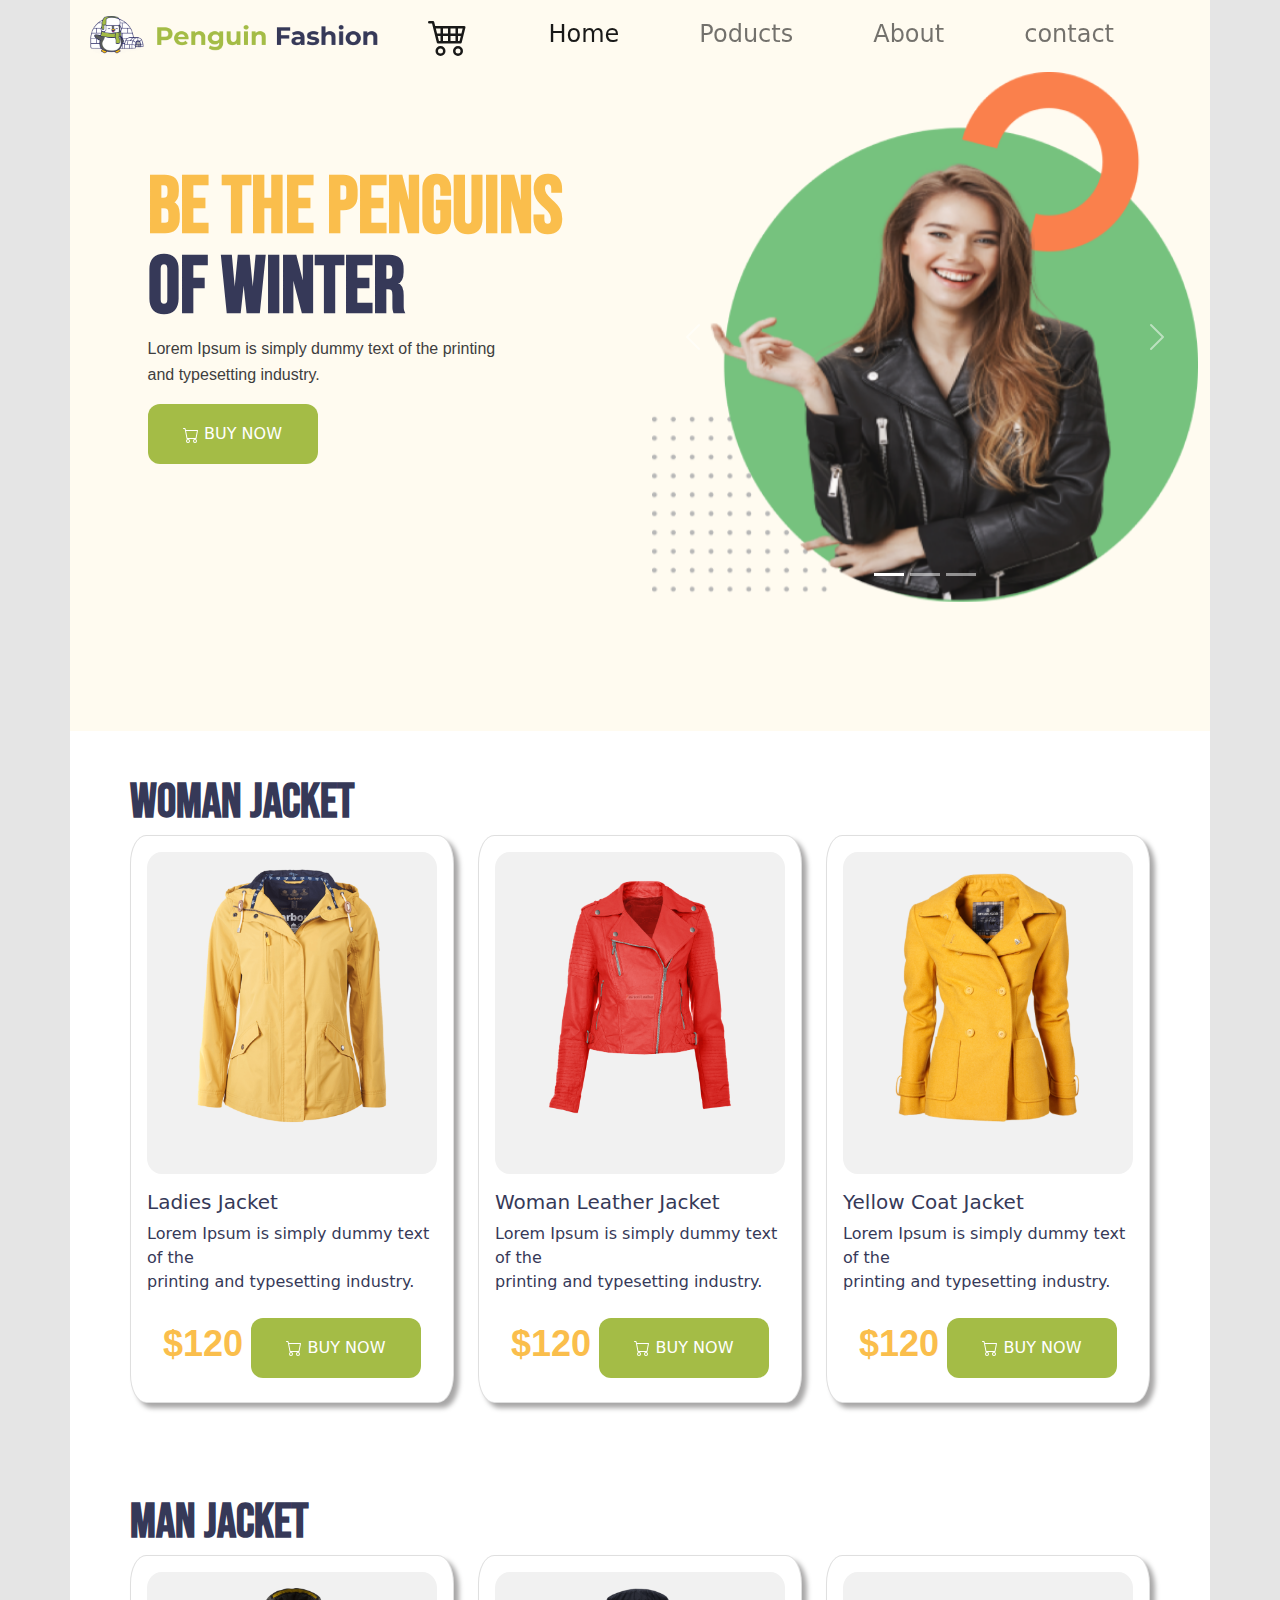
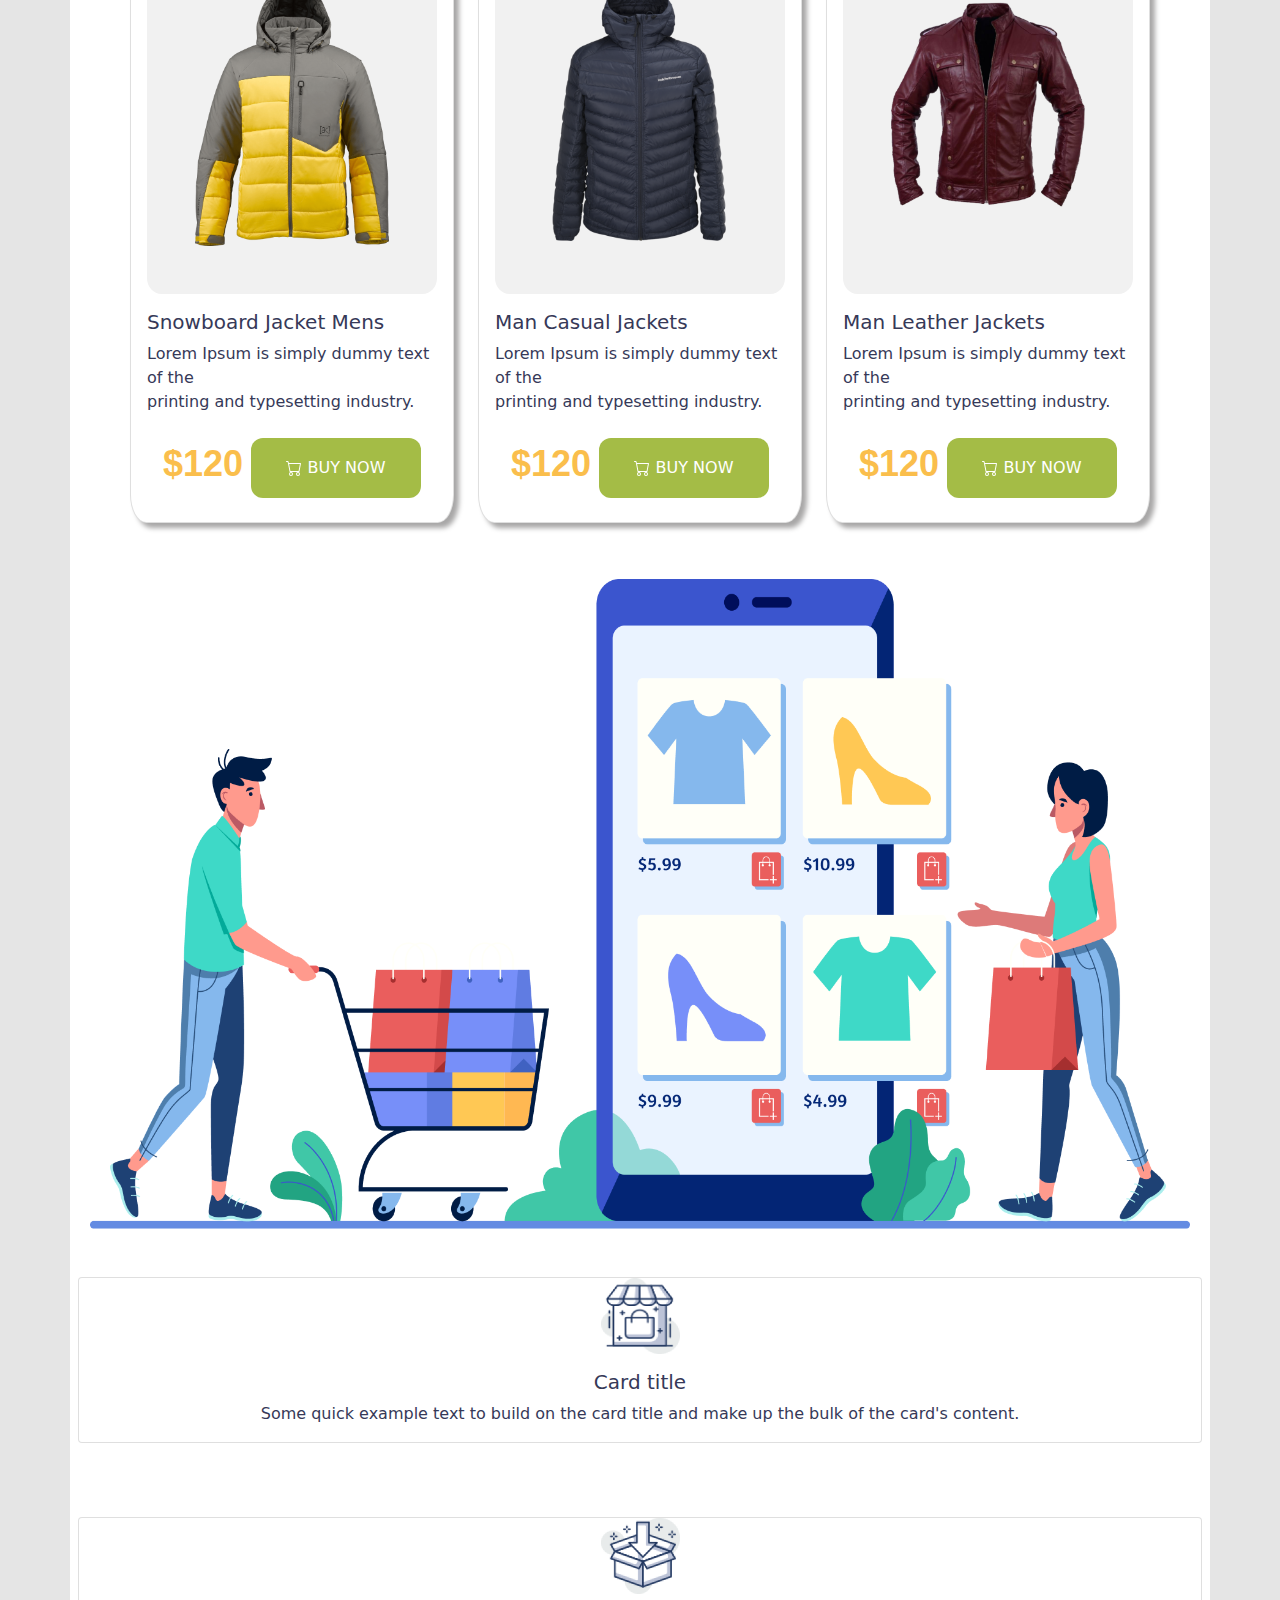
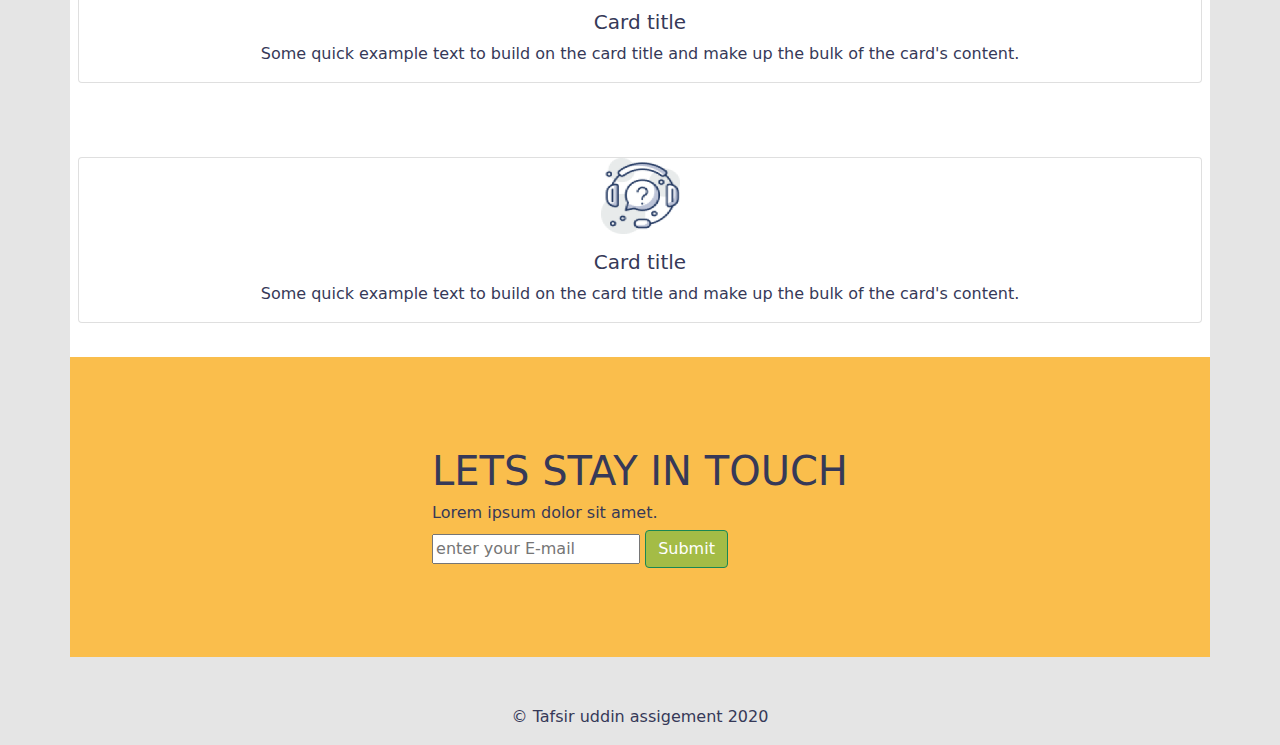
==== index.html @ b0b562dd "final requrement" ====
<!DOCTYPE html>
<html lang="en">
<head>
    <meta charset="UTF-8">
    <meta name="viewport" content="width=device-width, initial-scale=1.0">
    <title>Penguin Fashion</title>
    <link rel="preconnect" href="https://fonts.gstatic.com">
    <link href="https://fonts.googleapis.com/css2?family=Bebas+Neue&display=swap" rel="stylesheet">
    <link rel="preconnect" href="https://fonts.gstatic.com">
    <link href="https://fonts.googleapis.com/css2?family=Roboto+Condensed&display=swap" rel="stylesheet">
    <link rel="stylesheet" href="css/style.css">
    <link rel="stylesheet" href="css/bootstrap.min.css">
    <link rel="shortcut icon" href="images/logo1.png" type="images/x-icon">
    <style>
    body{
    background-color: #E5E5E5;
    }
    p, h1, h2, h3, h4, h5, h6{
      color: #363958;
    }
    .panda-card{
    border: 0;
    }
    .panda-card-footer{
    background-color: white;
    border: 0;
    }
    .nav-link{
      padding-right: 4.5rem !important;
    }
    </style>
</head>
<body>
  <!-- home section -->
<section id="home" class="container" style=" background-color: #FFFBF0;">
    <header class="sticky-top d-flex justify-content-end">
        <div class="logo container-fluid mt-3">
            <a class="navbar-brand" href="#"><img class="logo-img" src="images/logo.png" alt=""></a>
        </div>
        <nav style="display: inline-block;" class="navbar navbar-expand-lg navbar-light ">
            <div class="container-fluid">
              <button class="navbar-toggler" type="button" data-bs-toggle="collapse" data-bs-target="#navbarNavAltMarkup" aria-controls="navbarNavAltMarkup" aria-expanded="false" aria-label="Toggle navigation">
                <span class="navbar-toggler-icon"></span>
              </button>
              <div class="collapse navbar-collapse" id="navbarNavAltMarkup">
                <div class="navbar-nav">
                  <a class="nav-link active fs-4" aria-current="page" href="#"><svg xmlns="http://www.w3.org/2000/svg" width="40" height="40" fill="currentColor" class="bi bi-cart4" viewBox="0 0 16 16">
                    <path d="M0 2.5A.5.5 0 0 1 .5 2H2a.5.5 0 0 1 .485.379L2.89 4H14.5a.5.5 0 0 1 .485.621l-1.5 6A.5.5 0 0 1 13 11H4a.5.5 0 0 1-.485-.379L1.61 3H.5a.5.5 0 0 1-.5-.5zM3.14 5l.5 2H5V5H3.14zM6 5v2h2V5H6zm3 0v2h2V5H9zm3 0v2h1.36l.5-2H12zm1.11 3H12v2h.61l.5-2zM11 8H9v2h2V8zM8 8H6v2h2V8zM5 8H3.89l.5 2H5V8zm0 5a1 1 0 1 0 0 2 1 1 0 0 0 0-2zm-2 1a2 2 0 1 1 4 0 2 2 0 0 1-4 0zm9-1a1 1 0 1 0 0 2 1 1 0 0 0 0-2zm-2 1a2 2 0 1 1 4 0 2 2 0 0 1-4 0z"/>
                  </svg></a>
                  <a class="nav-link active fs-4" aria-current="page" href="#home">Home</a>
                  <a class="nav-link fs-4" href="#poducts">Poducts</a>
                  <a class="nav-link fs-4" href="#about">About</a>
                  <a class="nav-link fs-4" href="#contact" tabindex="-1" aria-disabled="true">contact</a>
                </div>
              </div>
            </div>
          </nav>
    </header>
    <div class="home row">
          <div style="background-color: transparent;border: 0;" class="d-flex align-items-center card col-md-6 mt-5">
            <div class="card-bodyr mt-5">
              <h1 class="home-head card-title"><span>Be the Penguins</span><br> of Winter</h1>
              <p class="card-text home-text">Lorem Ipsum is simply dummy text of the printing <br> and typesetting industry.</p>
              <button style="background-color: #A4BC46; border: 0; border-radius: 12px;" type="button" class="button button-home btn btn-danger">
                <svg xmlns="http://www.w3.org/2000/svg" width="16" height="16" fill="currentColor" class="bi bi-cart" viewBox="0 0 16 16">
                <path d="M0 1.5A.5.5 0 0 1 .5 1H2a.5.5 0 0 1 .485.379L2.89 3H14.5a.5.5 0 0 1 .491.592l-1.5 8A.5.5 0 0 1 13 12H4a.5.5 0 0 1-.491-.408L2.01 3.607 1.61 2H.5a.5.5 0 0 1-.5-.5zM3.102 4l1.313 7h8.17l1.313-7H3.102zM5 12a2 2 0 1 0 0 4 2 2 0 0 0 0-4zm7 0a2 2 0 1 0 0 4 2 2 0 0 0 0-4zm-7 1a1 1 0 1 1 0 2 1 1 0 0 1 0-2zm7 0a1 1 0 1 1 0 2 1 1 0 0 1 0-2z"/>
              </svg> BUY NOW</button>
            </div>
          </div>
          <div style="margin-bottom: 129px;" class="home-img col-md-6">
            <div id="carouselExampleIndicators" class="carousel slide" data-bs-ride="carousel">
                <ol class="carousel-indicators">
                  <li data-bs-target="#carouselExampleIndicators" data-bs-slide-to="0" class="active"></li>
                  <li data-bs-target="#carouselExampleIndicators" data-bs-slide-to="1"></li>
                  <li data-bs-target="#carouselExampleIndicators" data-bs-slide-to="2"></li>
                </ol>
                <div class="carousel-inner">
                  <div class="carousel-item active">
                    <img src="images/home-1.png" class="d-block w-100" alt="...">
                  </div>
                  <div class="carousel-item">
                    <img src="images/home-2.png" class="d-block w-100" alt="...">
                  </div>
                  <div class="carousel-item">
                    <img src="images/home-3.png" class="d-block w-100" alt="...">
                  </div>
                </div>
                <a class="carousel-control-prev" href="#carouselExampleIndicators" role="button" data-bs-slide="prev">
                  <span class="carousel-control-prev-icon" aria-hidden="true"></span>
                  <span class="visually-hidden">Previous</span>
                </a>
                <a class="carousel-control-next" href="#carouselExampleIndicators" role="button" data-bs-slide="next">
                  <span class="carousel-control-next-icon" aria-hidden="true"></span>
                  <span class="visually-hidden">Next</span>
                </a>
              </div>
          </div>
    </div>
</section>
 <!--end of home section -->
<!-- main section -->
<section id="poducts" style=" background-color: white;" class="container">
  <!-- Women section -->
  <div class="man container p-5">
    <h2 class="man-title">WOMAN JACKET</h2>
  <div class="row row-cols-1 row-cols-md-3 g-4">
    <div class="col">
      <div style="border-radius: 5%;" class="product-card card d-flex align-items-center">
        <img style="border-radius: 5%; background-color: #F1F1F1;" src="images/woman-1.png" class="card-img-top pt-3 p-5 mt-3" alt="...">
        <div class="card-body">
          <h5 class="card-title">Ladies Jacket </h5>
          <p class="card-text">Lorem Ipsum is simply dummy text of the <br> printing and typesetting industry.</p>
          <div style="background-color: transparent; border: 0;" class="card-footer d-flex justify-content-between">
            <h5 class="add-cart">$120</h5>
            <button style="background-color: #A4BC46; border: 0; border-radius: 12px;" type="button" class="button button-home btn btn-danger">
                <svg xmlns="http://www.w3.org/2000/svg" width="16" height="16" fill="currentColor" class="bi bi-cart" viewBox="0 0 16 16">
                <path d="M0 1.5A.5.5 0 0 1 .5 1H2a.5.5 0 0 1 .485.379L2.89 3H14.5a.5.5 0 0 1 .491.592l-1.5 8A.5.5 0 0 1 13 12H4a.5.5 0 0 1-.491-.408L2.01 3.607 1.61 2H.5a.5.5 0 0 1-.5-.5zM3.102 4l1.313 7h8.17l1.313-7H3.102zM5 12a2 2 0 1 0 0 4 2 2 0 0 0 0-4zm7 0a2 2 0 1 0 0 4 2 2 0 0 0 0-4zm-7 1a1 1 0 1 1 0 2 1 1 0 0 1 0-2zm7 0a1 1 0 1 1 0 2 1 1 0 0 1 0-2z"/>
              </svg> BUY NOW</button>
          </div>
        </div>
      </div>
    </div>
    <div class="col">
      <div style="border-radius: 5%;" class="product-card card d-flex align-items-center">
        <img style="border-radius: 5%; background-color: #F1F1F1;" src="images/woman-2.png" class="card-img-top pt-3 p-5 mt-3" alt="...">
        <div class="card-body">
          <h5 class="card-title">Woman Leather Jacket </h5>
          <p class="card-text">Lorem Ipsum is simply dummy text of the <br> printing and typesetting industry.</p>
          <div style="background-color: transparent; border: 0;" class="card-footer d-flex justify-content-between">
            <h5 class="add-cart">$120</h5>
            <button style="background-color: #A4BC46; border: 0; border-radius: 12px;" type="button" class="button button-home btn btn-danger">
                <svg xmlns="http://www.w3.org/2000/svg" width="16" height="16" fill="currentColor" class="bi bi-cart" viewBox="0 0 16 16">
                <path d="M0 1.5A.5.5 0 0 1 .5 1H2a.5.5 0 0 1 .485.379L2.89 3H14.5a.5.5 0 0 1 .491.592l-1.5 8A.5.5 0 0 1 13 12H4a.5.5 0 0 1-.491-.408L2.01 3.607 1.61 2H.5a.5.5 0 0 1-.5-.5zM3.102 4l1.313 7h8.17l1.313-7H3.102zM5 12a2 2 0 1 0 0 4 2 2 0 0 0 0-4zm7 0a2 2 0 1 0 0 4 2 2 0 0 0 0-4zm-7 1a1 1 0 1 1 0 2 1 1 0 0 1 0-2zm7 0a1 1 0 1 1 0 2 1 1 0 0 1 0-2z"/>
              </svg> BUY NOW</button>
          </div>
        </div>
      </div>
    </div>
    <div class="col">
      <div style="border-radius: 5%;" class="product-card card d-flex align-items-center">
        <img style="border-radius: 5%; background-color: #F1F1F1; " src="images/woman-3.png" class="card-img-top pt-3 p-5 mt-3" alt="...">
        <div class="card-body">
          <h5 class="card-title">Yellow Coat Jacket </h5>
          <p class="card-text">Lorem Ipsum is simply dummy text of the <br> printing and typesetting industry.</p>
          <div style="background-color: transparent; border: 0;" class="card-footer d-flex justify-content-between">
            <h5 class="add-cart">$120</h5>
            <button style="background-color: #A4BC46; border: 0; border-radius: 12px;" type="button" class="button button-home btn btn-danger">
                <svg xmlns="http://www.w3.org/2000/svg" width="16" height="16" fill="currentColor" class="bi bi-cart" viewBox="0 0 16 16">
                <path d="M0 1.5A.5.5 0 0 1 .5 1H2a.5.5 0 0 1 .485.379L2.89 3H14.5a.5.5 0 0 1 .491.592l-1.5 8A.5.5 0 0 1 13 12H4a.5.5 0 0 1-.491-.408L2.01 3.607 1.61 2H.5a.5.5 0 0 1-.5-.5zM3.102 4l1.313 7h8.17l1.313-7H3.102zM5 12a2 2 0 1 0 0 4 2 2 0 0 0 0-4zm7 0a2 2 0 1 0 0 4 2 2 0 0 0 0-4zm-7 1a1 1 0 1 1 0 2 1 1 0 0 1 0-2zm7 0a1 1 0 1 1 0 2 1 1 0 0 1 0-2z"/>
              </svg> BUY NOW</button>
          </div>
        </div>
       </div>
      </div>
    </div>
  </div>
  <!-- woman section -->
<!-- man section -->
  <div class="man container p-5">
      <h2 class="man-title">MAN JACKET</h2>
    <div class="row row-cols-1 row-cols-md-3 g-4">
      <div class="col">
        <div style="border-radius: 5%;" class="product-card card d-flex align-items-center">
          <img style="border-radius: 5%; background-color: #F1F1F1;" src="images/man-10.png" class="card-img-top pt-3 p-5 mt-3" alt="...">
          <div class="card-body">
            <h5 class="card-title">Snowboard Jacket Mens</h5>
            <p class="card-text">Lorem Ipsum is simply dummy text of the <br> printing and typesetting industry.</p>
            <div style="background-color: transparent; border: 0;" class="card-footer d-flex justify-content-between">
              <h5 class="add-cart">$120</h5>
              <button style="background-color: #A4BC46; border: 0; border-radius: 12px;" type="button" class="button button-home btn btn-danger">
                <svg xmlns="http://www.w3.org/2000/svg" width="16" height="16" fill="currentColor" class="bi bi-cart" viewBox="0 0 16 16">
                <path d="M0 1.5A.5.5 0 0 1 .5 1H2a.5.5 0 0 1 .485.379L2.89 3H14.5a.5.5 0 0 1 .491.592l-1.5 8A.5.5 0 0 1 13 12H4a.5.5 0 0 1-.491-.408L2.01 3.607 1.61 2H.5a.5.5 0 0 1-.5-.5zM3.102 4l1.313 7h8.17l1.313-7H3.102zM5 12a2 2 0 1 0 0 4 2 2 0 0 0 0-4zm7 0a2 2 0 1 0 0 4 2 2 0 0 0 0-4zm-7 1a1 1 0 1 1 0 2 1 1 0 0 1 0-2zm7 0a1 1 0 1 1 0 2 1 1 0 0 1 0-2z"/>
              </svg> BUY NOW</button>
            </div>
          </div>
        </div>
      </div>
      <div class="col">
        <div style="border-radius: 5%;" class="product-card card d-flex align-items-center">
          <img style="border-radius: 5%; background-color: #F1F1F1;" src="images/man-20.png" class="card-img-top pt-3 p-5 mt-3" alt="...">
          <div class="card-body">
            <h5 class="card-title">Man Casual Jackets</h5>
            <p class="card-text">Lorem Ipsum is simply dummy text of the <br> printing and typesetting industry.</p>
            <div style="background-color: transparent; border: 0;" class="card-footer d-flex justify-content-between">
              <h5 class="add-cart">$120</h5>
              <button style="background-color: #A4BC46; border: 0; border-radius: 12px;" type="button" class="button button-home btn btn-danger">
                <svg xmlns="http://www.w3.org/2000/svg" width="16" height="16" fill="currentColor" class="bi bi-cart" viewBox="0 0 16 16">
                <path d="M0 1.5A.5.5 0 0 1 .5 1H2a.5.5 0 0 1 .485.379L2.89 3H14.5a.5.5 0 0 1 .491.592l-1.5 8A.5.5 0 0 1 13 12H4a.5.5 0 0 1-.491-.408L2.01 3.607 1.61 2H.5a.5.5 0 0 1-.5-.5zM3.102 4l1.313 7h8.17l1.313-7H3.102zM5 12a2 2 0 1 0 0 4 2 2 0 0 0 0-4zm7 0a2 2 0 1 0 0 4 2 2 0 0 0 0-4zm-7 1a1 1 0 1 1 0 2 1 1 0 0 1 0-2zm7 0a1 1 0 1 1 0 2 1 1 0 0 1 0-2z"/>
              </svg> BUY NOW</button>
            </div>
          </div>
        </div>
      </div>
      <div class="col">
        <div style="border-radius: 5%;" class="product-card card d-flex align-items-center">
          <img style="border-radius: 5%; background-color: #F1F1F1; " src="images/man-30.png" class="card-img-top pt-3 p-5 mt-3" alt="...">
          <div class="card-body">
            <h5 class="card-title">Man Leather Jackets</h5>
            <p class="card-text">Lorem Ipsum is simply dummy text of the <br> printing and typesetting industry.</p>
            <div style="background-color: transparent; border: 0;" class="card-footer d-flex justify-content-between">
              <h5 class="add-cart">$120</h5>
              <button style="background-color: #A4BC46; border: 0; border-radius: 12px;" type="button" class="button button-home btn btn-danger">
                <svg xmlns="http://www.w3.org/2000/svg" width="16" height="16" fill="currentColor" class="bi bi-cart" viewBox="0 0 16 16">
                <path d="M0 1.5A.5.5 0 0 1 .5 1H2a.5.5 0 0 1 .485.379L2.89 3H14.5a.5.5 0 0 1 .491.592l-1.5 8A.5.5 0 0 1 13 12H4a.5.5 0 0 1-.491-.408L2.01 3.607 1.61 2H.5a.5.5 0 0 1-.5-.5zM3.102 4l1.313 7h8.17l1.313-7H3.102zM5 12a2 2 0 1 0 0 4 2 2 0 0 0 0-4zm7 0a2 2 0 1 0 0 4 2 2 0 0 0 0-4zm-7 1a1 1 0 1 1 0 2 1 1 0 0 1 0-2zm7 0a1 1 0 1 1 0 2 1 1 0 0 1 0-2z"/>
              </svg> BUY NOW</button>
            </div>
          </div>
        </div>
      </div>
    </div>
  </div>

</section>
<!-- end of man section -->
<!-- footer section -->

<section id="about">
  <!-- footer-1 section -->
  <footer class="footer-1 container">

    <div class="icon">
      <div class="icon-box">
        <div class="icon-img">
          <img src="icon/icon-1.png" alt="">
        </div>
        <div class="icon-text">
          <h5>Find the Perfect Fit</h5>
          <p>Everybody is different, which is why we <br> offer styles for every body.</p>
        </div>
      </div>
      <div class="icon-box">
        <div class="icon-img">
          <img src="icon/icon-1.png" alt="">
        </div>
        <div class="icon-text">
          <h5>Free Exchanges</h5>
          <p>One of the many reasons you can shop <br>with peace of mind.</p>
        </div>
      </div>
      <div class="icon-box">
        <div class="icon-img">
          <img src="icon/icon-1.png" alt="">
        </div>
        <div class="icon-text">
          <h5>Contact Our Seller</h5>
          <p>They are here to help you. That's quite <br>literally what we pay them for.</p>
        </div>
      </div>
    </div>
    <div class="footer-img">
      <img src="icon/footer.png" alt="">
    </div>
  
</footer>
<!-- end of footer-1 section -->
<!--footer-2 section -->
<footer style="background-color: white;" class="footer-2 container p-2">
  <img class="container" src="icon/footer.png" class="img-fluid" alt="...">
  <div class="footer-2-iconbox pt-5 ">
    <div class="card container d-flex align-items-center">
      <img src="icon/icon-1.png" class="card-img-top" alt="...">
      <div class="card-body ">
        <h5 style="text-align: center;" class="card-title ">Card title</h5>
        <p style="text-align: center;" class="card-text">Some quick example text to build on the card title and make up the bulk of the card's content.</p>
      </div>
    </div>
  </div>
  <div class="footer-2-iconbox pt-5 ">
    <div class="card container d-flex align-items-center">
      <img src="icon/icon-2.png" class="card-img-top" alt="...">
      <div class="card-body ">
        <h5 style="text-align: center;" class="card-title ">Card title</h5>
        <p style="text-align: center;" class="card-text">Some quick example text to build on the card title and make up the bulk of the card's content.</p>
      </div>
    </div>
  </div>
  <div class="footer-2-iconbox pt-5">
    <div class="card container d-flex align-items-center">
      <img src="icon/icon-3.png" class="card-img-top" alt="...">
      <div class="card-body ">
        <h5 style="text-align: center;" class="card-title ">Card title</h5>
        <p style="text-align: center;" class="card-text">Some quick example text to build on the card title and make up the bulk of the card's content.</p>
      </div>
    </div>
  </div>
</footer>
</section>
<!-- end of footer-2 section -->
<!-- end of footer section -->

<!-- contact section -->
<!-- contact section -->
<section id="contact" style="height: 300px; background-color: #FABE4C; " class=" container d-flex justify-content-center align-items-center">
  <div>
      <h1>LETS STAY IN TOUCH</h1>
      <h6>Lorem ipsum dolor sit amet.</h6>
      <input type="text" name="" id="" placeholder="enter your E-mail">
      <button style="background-color:#A4BC46;" class="btn btn-success">Submit</button>
  </div>
</section>
<!-- contact section -->
</main>
<footer>
<p class="text-center mt-5">&#169; Tafsir uddin assigement 2020</p>
</footer>
  <!-- js file -->
  <script src="js/bootstrap.min.js"></script>
  <!-- js file -->
</body>
</html>
---- css/style.css ----
/* home section */
.logo-img{
    width: 291.11px;
    height: 39.27px;
}
.home-head{
    font-family: Bebas Neue;
    font-style: normal;
    font-weight: bold;
    font-size: 80px;
    line-height: 80px;
    color: #363958;
    

}
.man-title{
    font-family: Bebas Neue;
    font-style: normal;
    font-weight: bold;
    font-size: 48px;
    line-height: 48px;
}
span{
    color: #FABE4C;
}
.home-text{
    font-family: -apple-system, BlinkMacSystemFont, 'Segoe UI', Roboto, Oxygen, Ubuntu, Cantarell, 'Open Sans', 'Helvetica Neue', sans-serif;
    font-style: normal;
    font-weight: normal;
    font-size: 16px;
    line-height: 26px;
    color: #3E3E3E;
}
/* home section */
.button{
    width: 170px;
    height: 60px;
}
/* Product section */
.col .card img{
    width: 90%;
    height: 90%;

}
.product-card{
    border: 0;
    box-shadow: 5px 5px 5px #a8a7a7;
}
.add-cart{
    font-family: -apple-system, BlinkMacSystemFont, 'Segoe UI', Roboto, Oxygen, Ubuntu, Cantarell, 'Open Sans', 'Helvetica Neue', sans-serif;
    font-style: normal;
    font-weight: 900;
    font-size: 36px;
    line-height: 42px;
    color: #FABE4C;
    margin-top: 5px;
    
}
/* Product section */

/* Footer-1 section */
.footer-1{
    background-color: white;
    margin:0 auto;
    width: 1320px;
    display: none;
    justify-content: space-around;
    padding:100px 0;
}
.icon-box{
    width: 489px;
    height: 135px;
   
    box-shadow: 0px 10px 30px rgba(0, 0, 0, 0.05);
    display: flex;
    justify-content: center;
    align-items: center;
    border-radius: 20px;
}
.icon-box p{
    margin: 0;
}
.icon-box img{
    width: 78px;
    height: 82px;
    margin: 20px;
}
.icon{
    display: grid;
    grid-row-gap: 20px;
}
.footer-img img{
    width: 599px;
    height: 354px;
}
/* Footer-1 section */
/* Footer-2 section */
.footer-2{
    display: block;
}

.footer-2-iconbox img{
  width: 79px;
  height: 76px;
}
.footer-2-iconbox{
  height: 240px;
}
/* Footer-2 section */






/* Media query */
/* Extra small devices (phones, 600px and down) */
@media only screen and (max-width: 600px) {

  }
  
  /* Small devices (portrait tablets and large phones, 600px and up) */
  @media only screen and (min-width: 600px) {
    
  }
  
  /* Medium devices (landscape tablets, 768px and up) */
  @media only screen and (min-width: 768px) {
    
  } 
  
  /* Large devices (laptops/desktops, 992px and up) */
  @media only screen and (min-width: 992px) {
 
  } 
  
  /* Extra large devices (large laptops and desktops, 1200px and up) */
  @media only screen and (min-width: 1300px) {
    .footer-1{
        display: flex;
    }
    .footer-2{
        display: none;
    }
  }
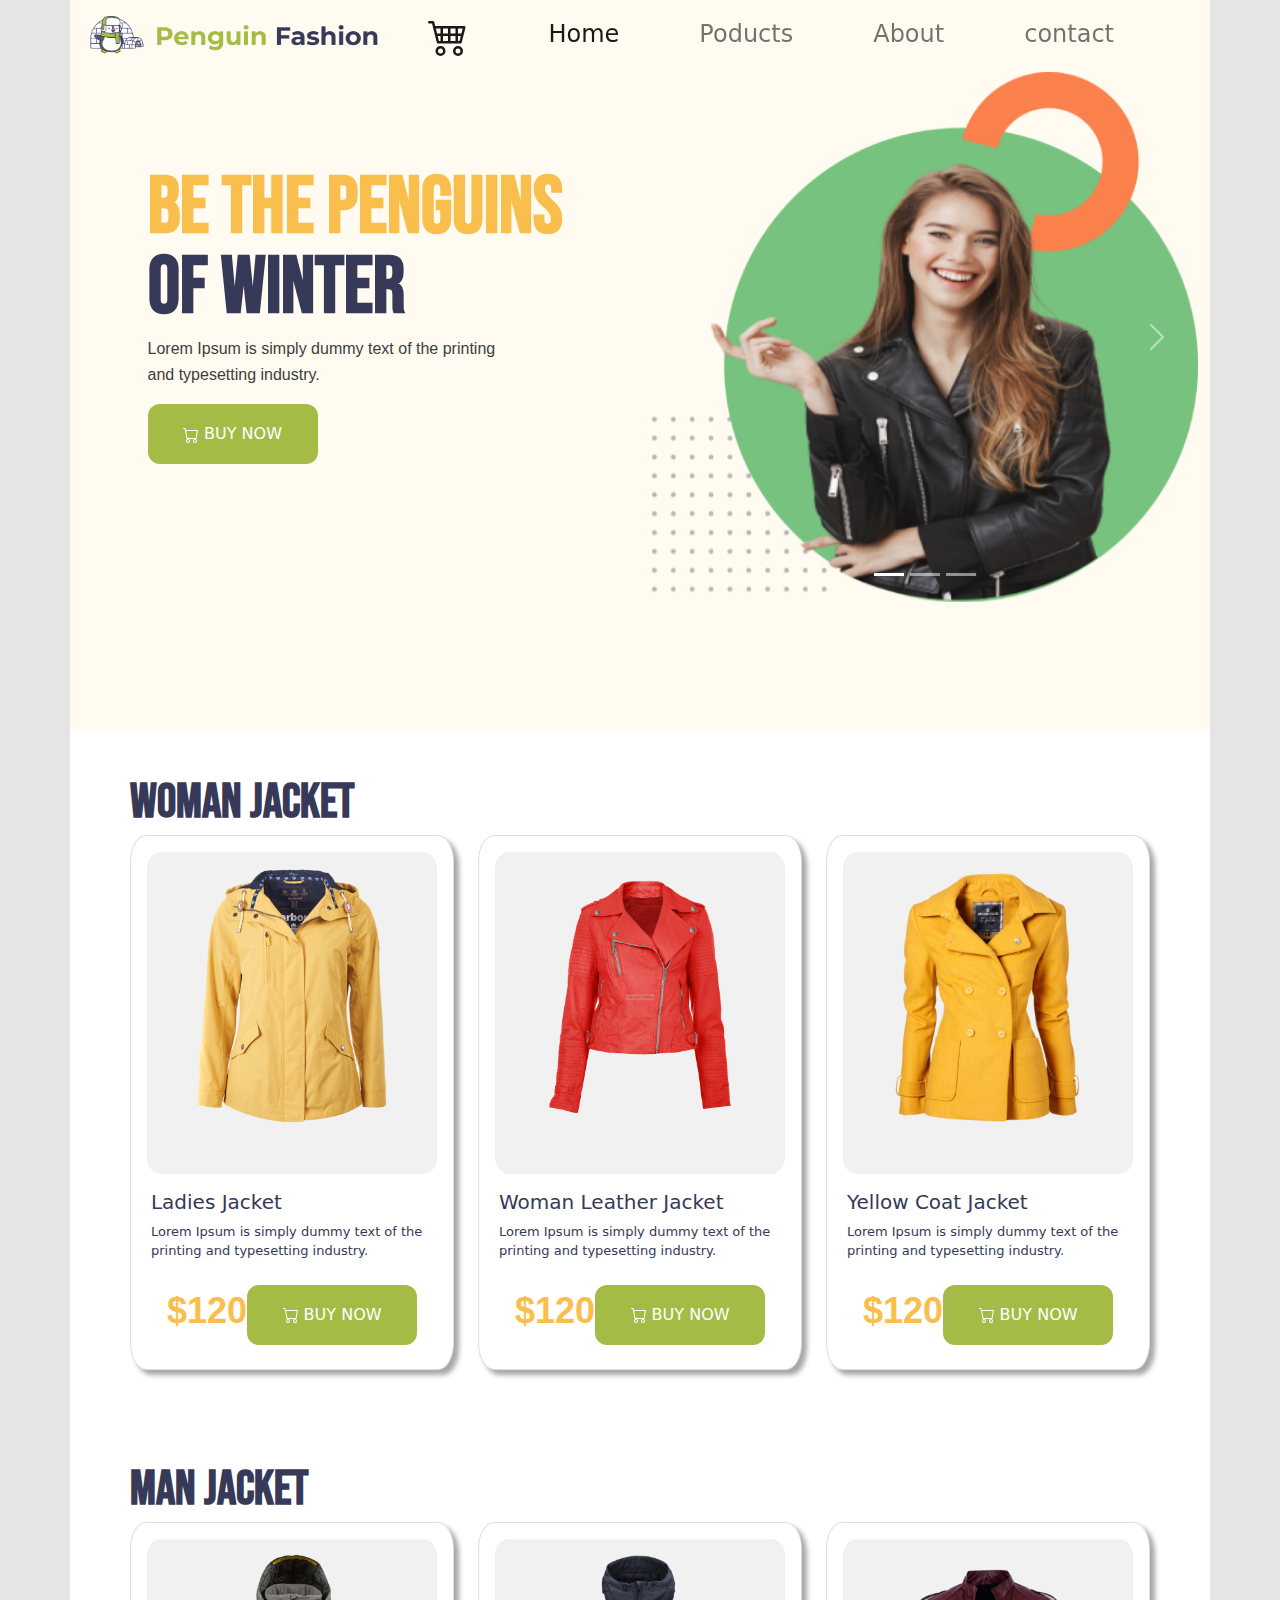
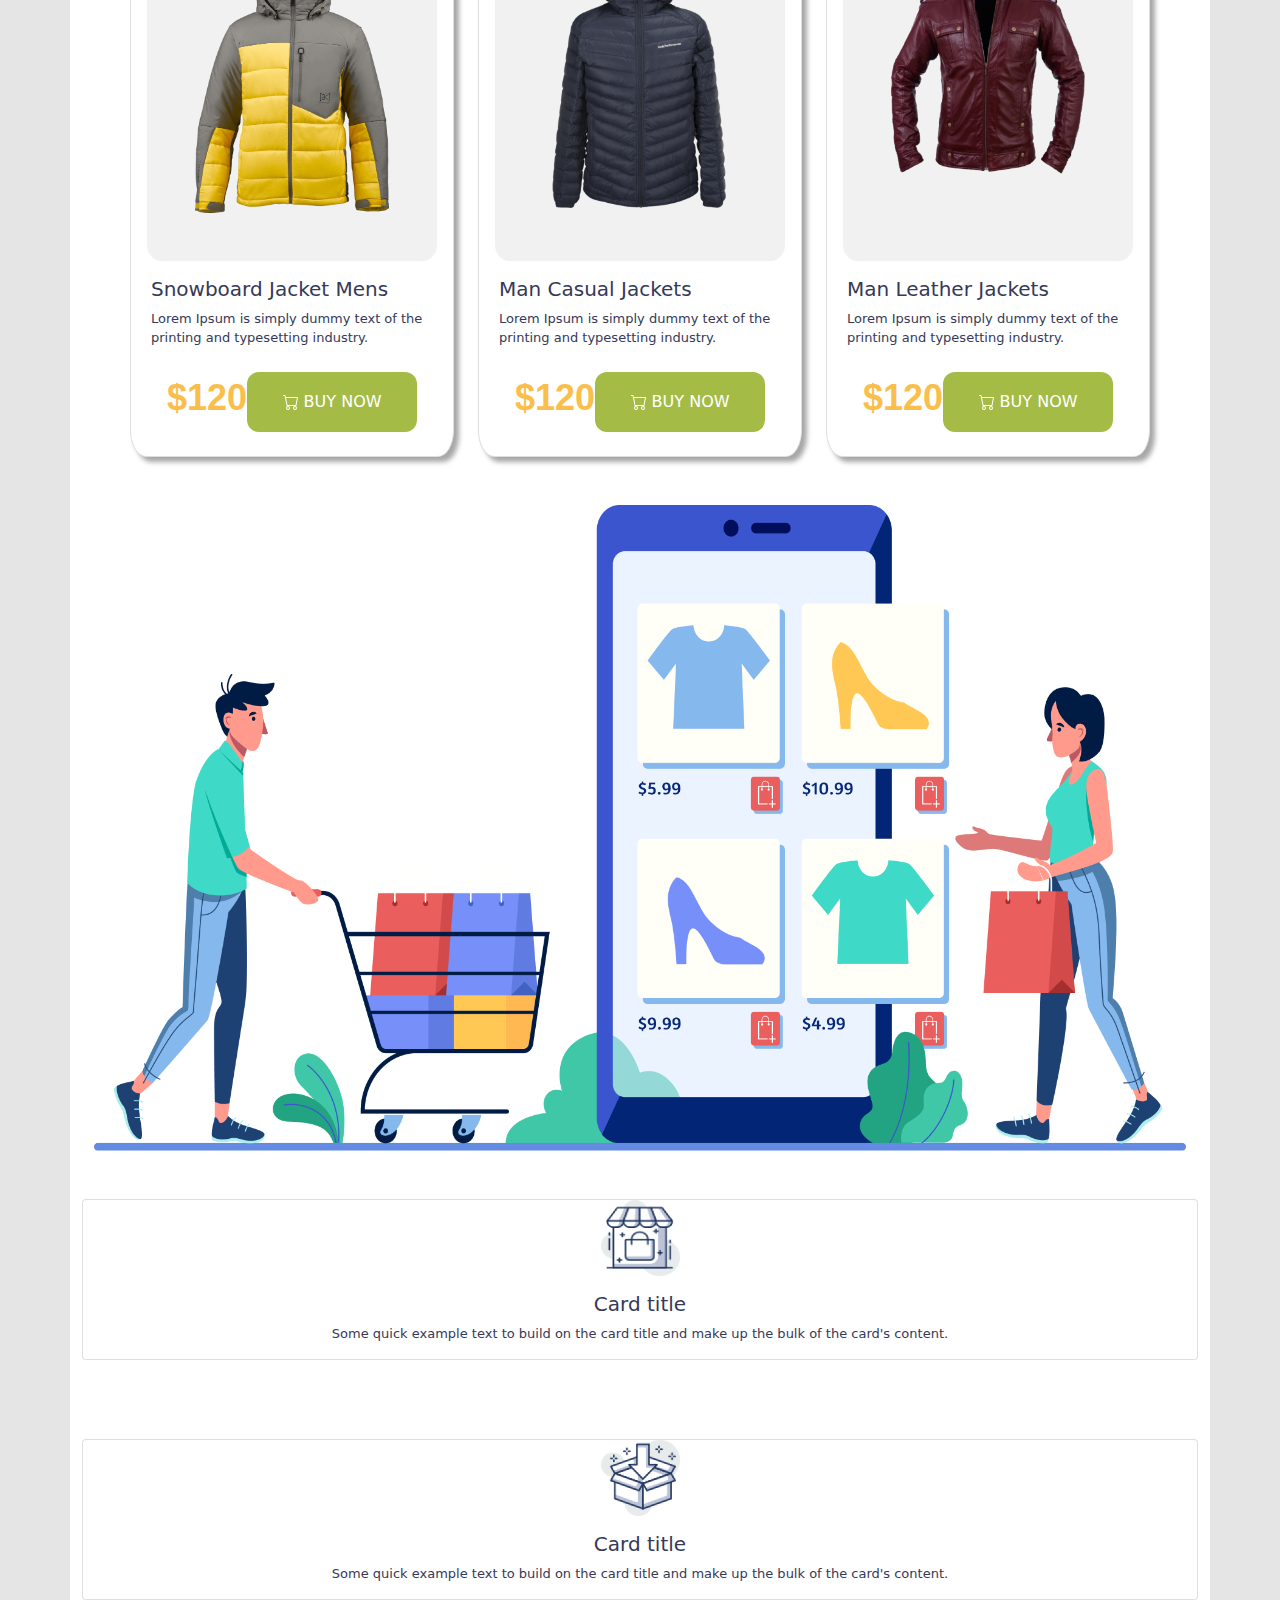
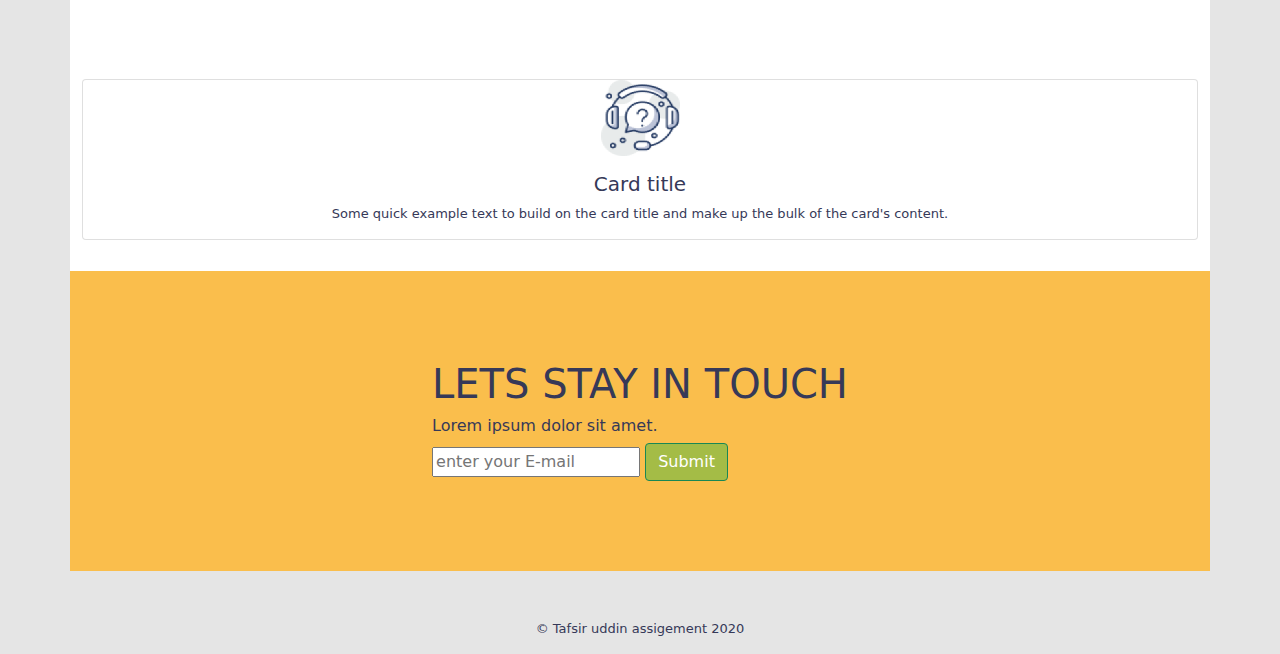
==== commit c5e6842f: "ewb" ====
--- a/index.html
+++ b/index.html
@@ -254,7 +254,7 @@
 </footer>
 <!-- end of footer-1 section -->
 <!--footer-2 section -->
-<footer style="background-color: white;" class="footer-2 container p-2">
+<footer style="background-color: white;" class="footer-2 container">
   <img class="container" src="icon/footer.png" class="img-fluid" alt="...">
   <div class="footer-2-iconbox pt-5 ">
     <div class="card container d-flex align-items-center">
--- a/css/style.css
+++ b/css/style.css
@@ -117,17 +117,23 @@
 /* Media query */
 /* Extra small devices (phones, 600px and down) */
 @media only screen and (max-width: 600px) {
-
+    p {
+        font-size: 13px;
+    }
   }
   
   /* Small devices (portrait tablets and large phones, 600px and up) */
   @media only screen and (min-width: 600px) {
-    
+    p {
+        font-size: 13px;
+    }
   }
   
   /* Medium devices (landscape tablets, 768px and up) */
   @media only screen and (min-width: 768px) {
-    
+    p {
+        font-size: 13px;
+    }
   } 
   
   /* Large devices (laptops/desktops, 992px and up) */
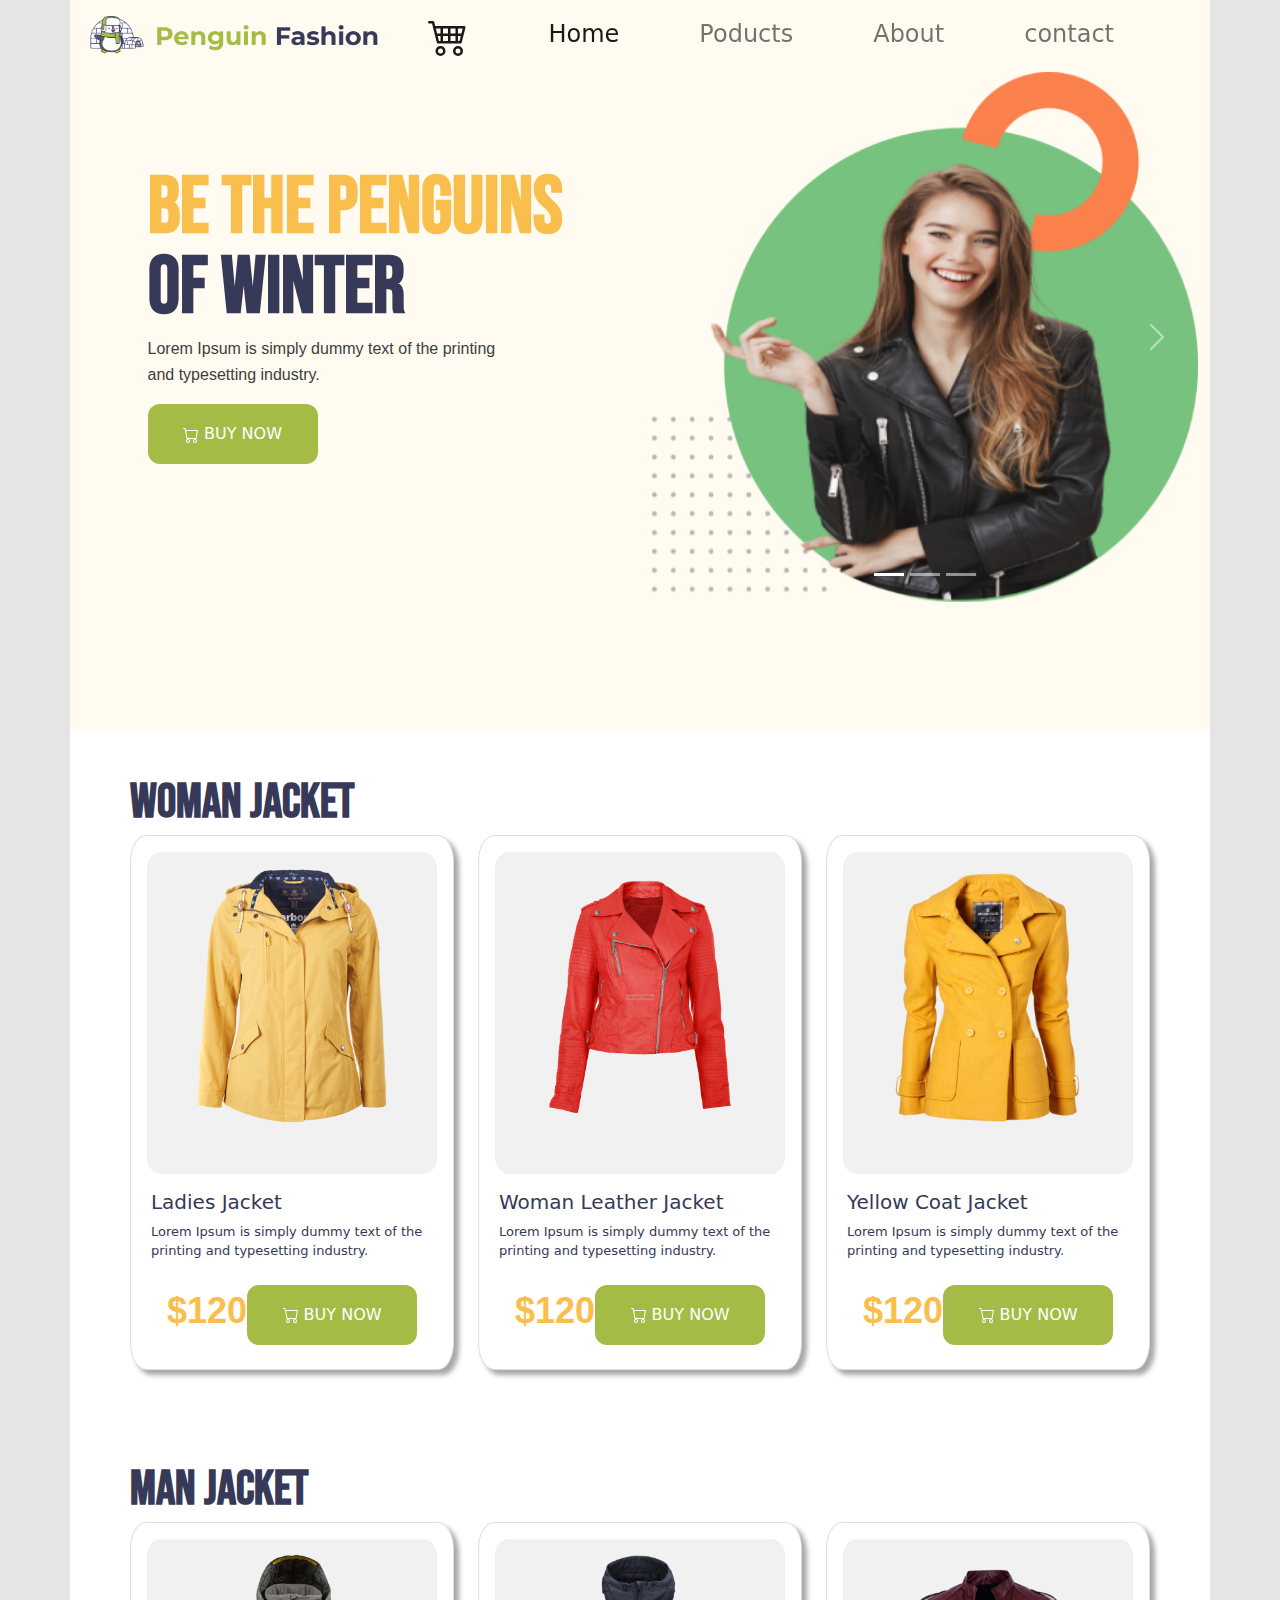
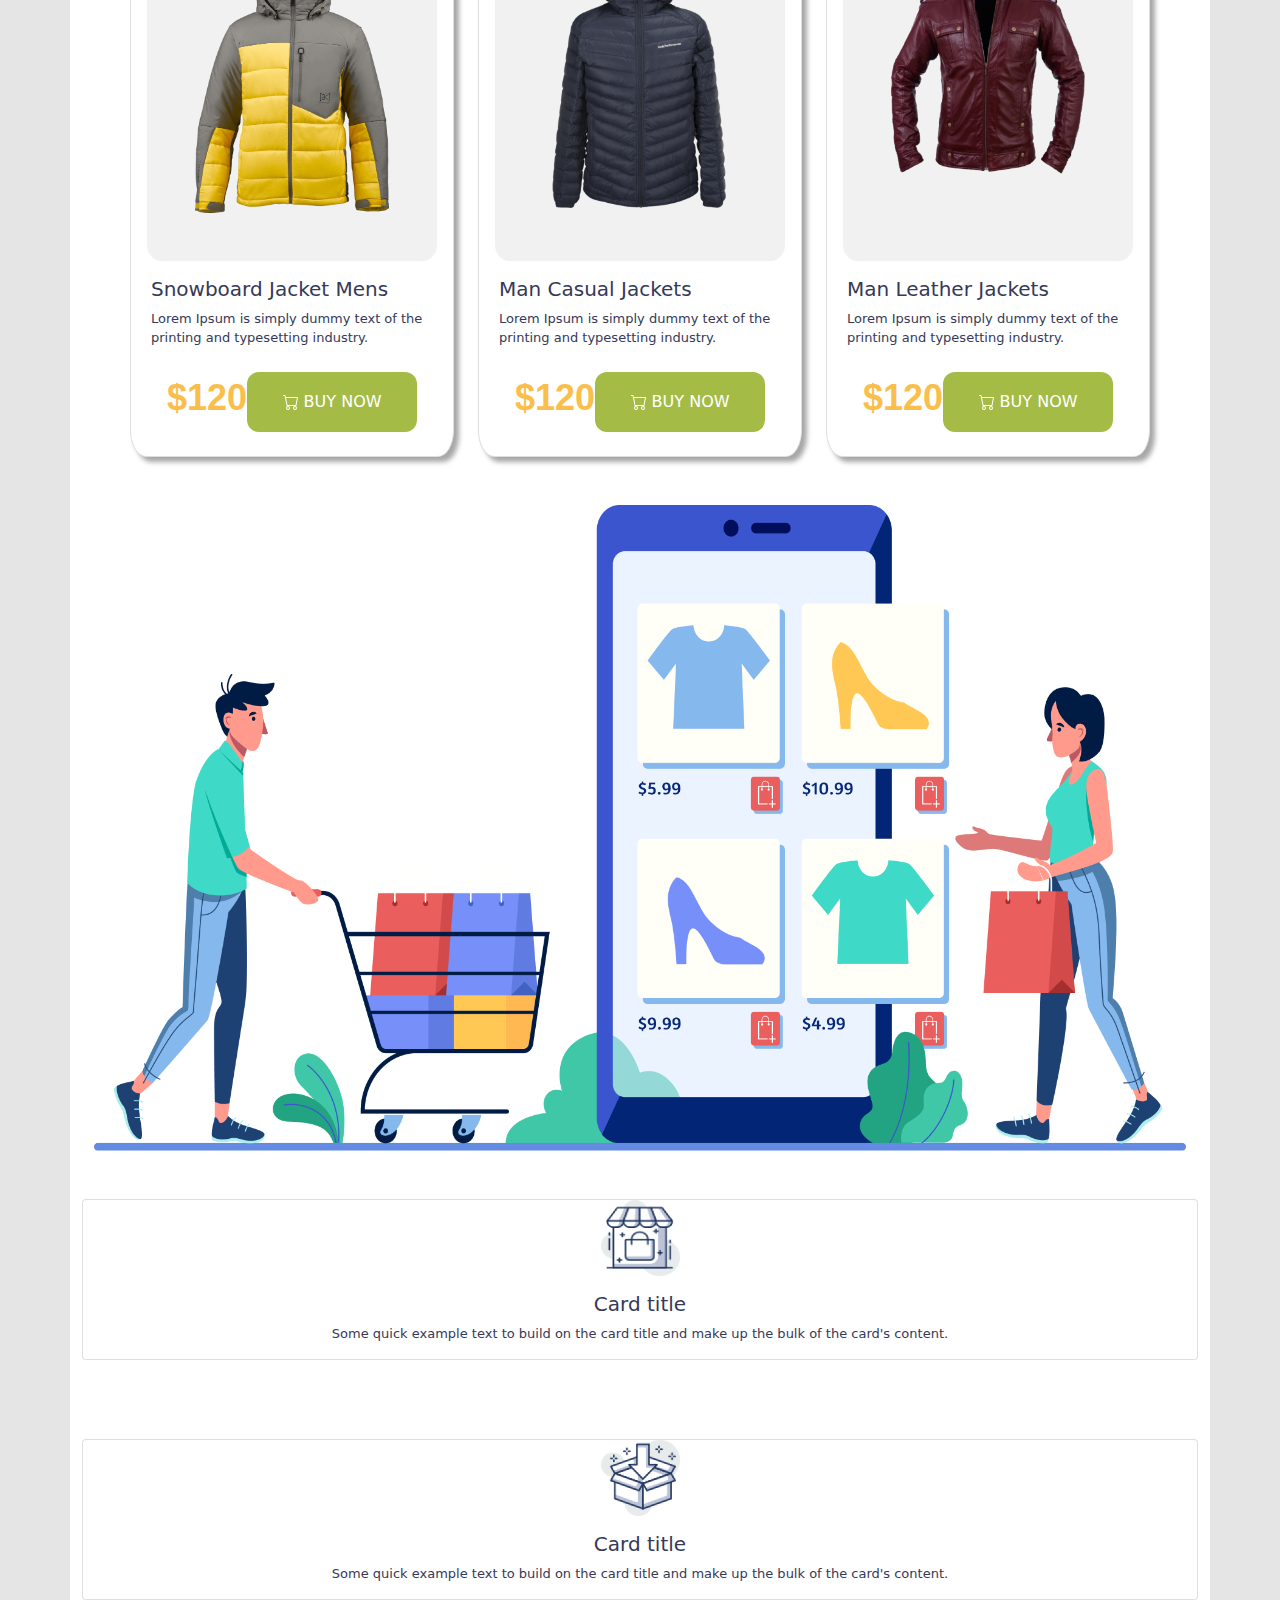
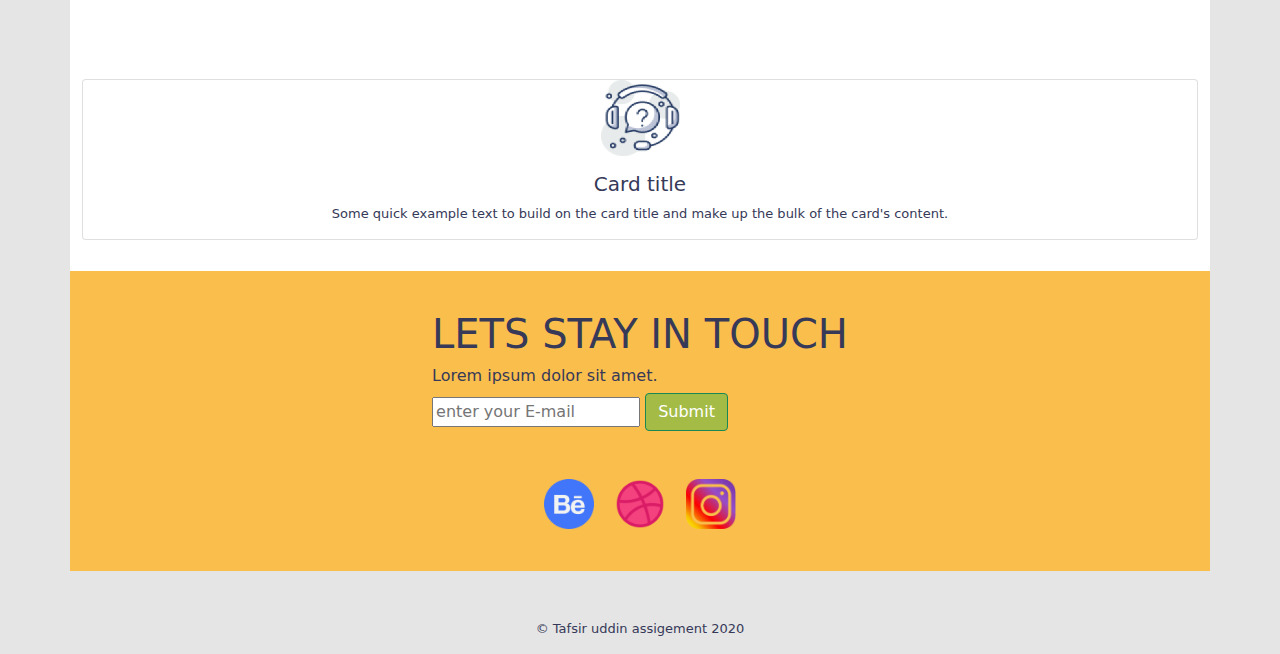
==== commit 3e1c19d8: "final web" ====
--- a/index.html
+++ b/index.html
@@ -99,206 +99,219 @@
 </section>
  <!--end of home section -->
 <!-- main section -->
-<section id="poducts" style=" background-color: white;" class="container">
-  <!-- Women section -->
-  <div class="man container p-5">
-    <h2 class="man-title">WOMAN JACKET</h2>
-  <div class="row row-cols-1 row-cols-md-3 g-4">
-    <div class="col">
-      <div style="border-radius: 5%;" class="product-card card d-flex align-items-center">
-        <img style="border-radius: 5%; background-color: #F1F1F1;" src="images/woman-1.png" class="card-img-top pt-3 p-5 mt-3" alt="...">
-        <div class="card-body">
-          <h5 class="card-title">Ladies Jacket </h5>
-          <p class="card-text">Lorem Ipsum is simply dummy text of the <br> printing and typesetting industry.</p>
-          <div style="background-color: transparent; border: 0;" class="card-footer d-flex justify-content-between">
-            <h5 class="add-cart">$120</h5>
-            <button style="background-color: #A4BC46; border: 0; border-radius: 12px;" type="button" class="button button-home btn btn-danger">
-                <svg xmlns="http://www.w3.org/2000/svg" width="16" height="16" fill="currentColor" class="bi bi-cart" viewBox="0 0 16 16">
-                <path d="M0 1.5A.5.5 0 0 1 .5 1H2a.5.5 0 0 1 .485.379L2.89 3H14.5a.5.5 0 0 1 .491.592l-1.5 8A.5.5 0 0 1 13 12H4a.5.5 0 0 1-.491-.408L2.01 3.607 1.61 2H.5a.5.5 0 0 1-.5-.5zM3.102 4l1.313 7h8.17l1.313-7H3.102zM5 12a2 2 0 1 0 0 4 2 2 0 0 0 0-4zm7 0a2 2 0 1 0 0 4 2 2 0 0 0 0-4zm-7 1a1 1 0 1 1 0 2 1 1 0 0 1 0-2zm7 0a1 1 0 1 1 0 2 1 1 0 0 1 0-2z"/>
-              </svg> BUY NOW</button>
-          </div>
-        </div>
-      </div>
-    </div>
-    <div class="col">
-      <div style="border-radius: 5%;" class="product-card card d-flex align-items-center">
-        <img style="border-radius: 5%; background-color: #F1F1F1;" src="images/woman-2.png" class="card-img-top pt-3 p-5 mt-3" alt="...">
-        <div class="card-body">
-          <h5 class="card-title">Woman Leather Jacket </h5>
-          <p class="card-text">Lorem Ipsum is simply dummy text of the <br> printing and typesetting industry.</p>
-          <div style="background-color: transparent; border: 0;" class="card-footer d-flex justify-content-between">
-            <h5 class="add-cart">$120</h5>
-            <button style="background-color: #A4BC46; border: 0; border-radius: 12px;" type="button" class="button button-home btn btn-danger">
-                <svg xmlns="http://www.w3.org/2000/svg" width="16" height="16" fill="currentColor" class="bi bi-cart" viewBox="0 0 16 16">
-                <path d="M0 1.5A.5.5 0 0 1 .5 1H2a.5.5 0 0 1 .485.379L2.89 3H14.5a.5.5 0 0 1 .491.592l-1.5 8A.5.5 0 0 1 13 12H4a.5.5 0 0 1-.491-.408L2.01 3.607 1.61 2H.5a.5.5 0 0 1-.5-.5zM3.102 4l1.313 7h8.17l1.313-7H3.102zM5 12a2 2 0 1 0 0 4 2 2 0 0 0 0-4zm7 0a2 2 0 1 0 0 4 2 2 0 0 0 0-4zm-7 1a1 1 0 1 1 0 2 1 1 0 0 1 0-2zm7 0a1 1 0 1 1 0 2 1 1 0 0 1 0-2z"/>
-              </svg> BUY NOW</button>
-          </div>
-        </div>
-      </div>
-    </div>
-    <div class="col">
-      <div style="border-radius: 5%;" class="product-card card d-flex align-items-center">
-        <img style="border-radius: 5%; background-color: #F1F1F1; " src="images/woman-3.png" class="card-img-top pt-3 p-5 mt-3" alt="...">
-        <div class="card-body">
-          <h5 class="card-title">Yellow Coat Jacket </h5>
-          <p class="card-text">Lorem Ipsum is simply dummy text of the <br> printing and typesetting industry.</p>
-          <div style="background-color: transparent; border: 0;" class="card-footer d-flex justify-content-between">
-            <h5 class="add-cart">$120</h5>
-            <button style="background-color: #A4BC46; border: 0; border-radius: 12px;" type="button" class="button button-home btn btn-danger">
-                <svg xmlns="http://www.w3.org/2000/svg" width="16" height="16" fill="currentColor" class="bi bi-cart" viewBox="0 0 16 16">
-                <path d="M0 1.5A.5.5 0 0 1 .5 1H2a.5.5 0 0 1 .485.379L2.89 3H14.5a.5.5 0 0 1 .491.592l-1.5 8A.5.5 0 0 1 13 12H4a.5.5 0 0 1-.491-.408L2.01 3.607 1.61 2H.5a.5.5 0 0 1-.5-.5zM3.102 4l1.313 7h8.17l1.313-7H3.102zM5 12a2 2 0 1 0 0 4 2 2 0 0 0 0-4zm7 0a2 2 0 1 0 0 4 2 2 0 0 0 0-4zm-7 1a1 1 0 1 1 0 2 1 1 0 0 1 0-2zm7 0a1 1 0 1 1 0 2 1 1 0 0 1 0-2z"/>
-              </svg> BUY NOW</button>
-          </div>
-        </div>
-       </div>
-      </div>
-    </div>
-  </div>
-  <!-- woman section -->
-<!-- man section -->
-  <div class="man container p-5">
-      <h2 class="man-title">MAN JACKET</h2>
+<main>
+  <section id="poducts" style=" background-color: white;" class="container">
+    <!-- Women section -->
+    <div class="man container p-5">
+      <h2 class="man-title">WOMAN JACKET</h2>
     <div class="row row-cols-1 row-cols-md-3 g-4">
       <div class="col">
         <div style="border-radius: 5%;" class="product-card card d-flex align-items-center">
-          <img style="border-radius: 5%; background-color: #F1F1F1;" src="images/man-10.png" class="card-img-top pt-3 p-5 mt-3" alt="...">
+          <img style="border-radius: 5%; background-color: #F1F1F1;" src="images/woman-1.png" class="card-img-top pt-3 p-5 mt-3" alt="...">
           <div class="card-body">
-            <h5 class="card-title">Snowboard Jacket Mens</h5>
+            <h5 class="card-title">Ladies Jacket </h5>
             <p class="card-text">Lorem Ipsum is simply dummy text of the <br> printing and typesetting industry.</p>
             <div style="background-color: transparent; border: 0;" class="card-footer d-flex justify-content-between">
               <h5 class="add-cart">$120</h5>
               <button style="background-color: #A4BC46; border: 0; border-radius: 12px;" type="button" class="button button-home btn btn-danger">
-                <svg xmlns="http://www.w3.org/2000/svg" width="16" height="16" fill="currentColor" class="bi bi-cart" viewBox="0 0 16 16">
-                <path d="M0 1.5A.5.5 0 0 1 .5 1H2a.5.5 0 0 1 .485.379L2.89 3H14.5a.5.5 0 0 1 .491.592l-1.5 8A.5.5 0 0 1 13 12H4a.5.5 0 0 1-.491-.408L2.01 3.607 1.61 2H.5a.5.5 0 0 1-.5-.5zM3.102 4l1.313 7h8.17l1.313-7H3.102zM5 12a2 2 0 1 0 0 4 2 2 0 0 0 0-4zm7 0a2 2 0 1 0 0 4 2 2 0 0 0 0-4zm-7 1a1 1 0 1 1 0 2 1 1 0 0 1 0-2zm7 0a1 1 0 1 1 0 2 1 1 0 0 1 0-2z"/>
-              </svg> BUY NOW</button>
+                  <svg xmlns="http://www.w3.org/2000/svg" width="16" height="16" fill="currentColor" class="bi bi-cart" viewBox="0 0 16 16">
+                  <path d="M0 1.5A.5.5 0 0 1 .5 1H2a.5.5 0 0 1 .485.379L2.89 3H14.5a.5.5 0 0 1 .491.592l-1.5 8A.5.5 0 0 1 13 12H4a.5.5 0 0 1-.491-.408L2.01 3.607 1.61 2H.5a.5.5 0 0 1-.5-.5zM3.102 4l1.313 7h8.17l1.313-7H3.102zM5 12a2 2 0 1 0 0 4 2 2 0 0 0 0-4zm7 0a2 2 0 1 0 0 4 2 2 0 0 0 0-4zm-7 1a1 1 0 1 1 0 2 1 1 0 0 1 0-2zm7 0a1 1 0 1 1 0 2 1 1 0 0 1 0-2z"/>
+                </svg> BUY NOW</button>
             </div>
           </div>
         </div>
       </div>
       <div class="col">
         <div style="border-radius: 5%;" class="product-card card d-flex align-items-center">
-          <img style="border-radius: 5%; background-color: #F1F1F1;" src="images/man-20.png" class="card-img-top pt-3 p-5 mt-3" alt="...">
+          <img style="border-radius: 5%; background-color: #F1F1F1;" src="images/woman-2.png" class="card-img-top pt-3 p-5 mt-3" alt="...">
           <div class="card-body">
-            <h5 class="card-title">Man Casual Jackets</h5>
+            <h5 class="card-title">Woman Leather Jacket </h5>
+            <p style="margin-right: 0;" class="card-text">Lorem Ipsum is simply dummy text of the <br> printing and typesetting industry.</p>
+            <div style="background-color: transparent; border: 0;" class="card-footer d-flex justify-content-between">
+              <h5 class="add-cart">$120</h5>
+              <button style="background-color: #A4BC46; border: 0; border-radius: 12px;" type="button" class="button button-home btn btn-danger">
+                  <svg xmlns="http://www.w3.org/2000/svg" width="16" height="16" fill="currentColor" class="bi bi-cart" viewBox="0 0 16 16">
+                  <path d="M0 1.5A.5.5 0 0 1 .5 1H2a.5.5 0 0 1 .485.379L2.89 3H14.5a.5.5 0 0 1 .491.592l-1.5 8A.5.5 0 0 1 13 12H4a.5.5 0 0 1-.491-.408L2.01 3.607 1.61 2H.5a.5.5 0 0 1-.5-.5zM3.102 4l1.313 7h8.17l1.313-7H3.102zM5 12a2 2 0 1 0 0 4 2 2 0 0 0 0-4zm7 0a2 2 0 1 0 0 4 2 2 0 0 0 0-4zm-7 1a1 1 0 1 1 0 2 1 1 0 0 1 0-2zm7 0a1 1 0 1 1 0 2 1 1 0 0 1 0-2z"/>
+                </svg> BUY NOW</button>
+            </div>
+          </div>
+        </div>
+      </div>
+      <div class="col">
+        <div style="border-radius: 5%;" class="product-card card d-flex align-items-center">
+          <img style="border-radius: 5%; background-color: #F1F1F1; " src="images/woman-3.png" class="card-img-top pt-3 p-5 mt-3" alt="...">
+          <div class="card-body">
+            <h5 class="card-title">Yellow Coat Jacket </h5>
             <p class="card-text">Lorem Ipsum is simply dummy text of the <br> printing and typesetting industry.</p>
             <div style="background-color: transparent; border: 0;" class="card-footer d-flex justify-content-between">
               <h5 class="add-cart">$120</h5>
               <button style="background-color: #A4BC46; border: 0; border-radius: 12px;" type="button" class="button button-home btn btn-danger">
-                <svg xmlns="http://www.w3.org/2000/svg" width="16" height="16" fill="currentColor" class="bi bi-cart" viewBox="0 0 16 16">
-                <path d="M0 1.5A.5.5 0 0 1 .5 1H2a.5.5 0 0 1 .485.379L2.89 3H14.5a.5.5 0 0 1 .491.592l-1.5 8A.5.5 0 0 1 13 12H4a.5.5 0 0 1-.491-.408L2.01 3.607 1.61 2H.5a.5.5 0 0 1-.5-.5zM3.102 4l1.313 7h8.17l1.313-7H3.102zM5 12a2 2 0 1 0 0 4 2 2 0 0 0 0-4zm7 0a2 2 0 1 0 0 4 2 2 0 0 0 0-4zm-7 1a1 1 0 1 1 0 2 1 1 0 0 1 0-2zm7 0a1 1 0 1 1 0 2 1 1 0 0 1 0-2z"/>
-              </svg> BUY NOW</button>
-            </div>
-          </div>
-        </div>
-      </div>
-      <div class="col">
-        <div style="border-radius: 5%;" class="product-card card d-flex align-items-center">
-          <img style="border-radius: 5%; background-color: #F1F1F1; " src="images/man-30.png" class="card-img-top pt-3 p-5 mt-3" alt="...">
-          <div class="card-body">
-            <h5 class="card-title">Man Leather Jackets</h5>
-            <p class="card-text">Lorem Ipsum is simply dummy text of the <br> printing and typesetting industry.</p>
-            <div style="background-color: transparent; border: 0;" class="card-footer d-flex justify-content-between">
-              <h5 class="add-cart">$120</h5>
-              <button style="background-color: #A4BC46; border: 0; border-radius: 12px;" type="button" class="button button-home btn btn-danger">
-                <svg xmlns="http://www.w3.org/2000/svg" width="16" height="16" fill="currentColor" class="bi bi-cart" viewBox="0 0 16 16">
-                <path d="M0 1.5A.5.5 0 0 1 .5 1H2a.5.5 0 0 1 .485.379L2.89 3H14.5a.5.5 0 0 1 .491.592l-1.5 8A.5.5 0 0 1 13 12H4a.5.5 0 0 1-.491-.408L2.01 3.607 1.61 2H.5a.5.5 0 0 1-.5-.5zM3.102 4l1.313 7h8.17l1.313-7H3.102zM5 12a2 2 0 1 0 0 4 2 2 0 0 0 0-4zm7 0a2 2 0 1 0 0 4 2 2 0 0 0 0-4zm-7 1a1 1 0 1 1 0 2 1 1 0 0 1 0-2zm7 0a1 1 0 1 1 0 2 1 1 0 0 1 0-2z"/>
-              </svg> BUY NOW</button>
-            </div>
-          </div>
-        </div>
-      </div>
-    </div>
-  </div>
-
-</section>
-<!-- end of man section -->
-<!-- footer section -->
-
-<section id="about">
-  <!-- footer-1 section -->
-  <footer class="footer-1 container">
-
-    <div class="icon">
-      <div class="icon-box">
-        <div class="icon-img">
-          <img src="icon/icon-1.png" alt="">
-        </div>
-        <div class="icon-text">
-          <h5>Find the Perfect Fit</h5>
-          <p>Everybody is different, which is why we <br> offer styles for every body.</p>
-        </div>
-      </div>
-      <div class="icon-box">
-        <div class="icon-img">
-          <img src="icon/icon-1.png" alt="">
-        </div>
-        <div class="icon-text">
-          <h5>Free Exchanges</h5>
-          <p>One of the many reasons you can shop <br>with peace of mind.</p>
-        </div>
-      </div>
-      <div class="icon-box">
-        <div class="icon-img">
-          <img src="icon/icon-1.png" alt="">
-        </div>
-        <div class="icon-text">
-          <h5>Contact Our Seller</h5>
-          <p>They are here to help you. That's quite <br>literally what we pay them for.</p>
-        </div>
-      </div>
-    </div>
-    <div class="footer-img">
-      <img src="icon/footer.png" alt="">
-    </div>
-  
-</footer>
-<!-- end of footer-1 section -->
-<!--footer-2 section -->
-<footer style="background-color: white;" class="footer-2 container">
-  <img class="container" src="icon/footer.png" class="img-fluid" alt="...">
-  <div class="footer-2-iconbox pt-5 ">
-    <div class="card container d-flex align-items-center">
-      <img src="icon/icon-1.png" class="card-img-top" alt="...">
-      <div class="card-body ">
-        <h5 style="text-align: center;" class="card-title ">Card title</h5>
-        <p style="text-align: center;" class="card-text">Some quick example text to build on the card title and make up the bulk of the card's content.</p>
-      </div>
-    </div>
-  </div>
-  <div class="footer-2-iconbox pt-5 ">
-    <div class="card container d-flex align-items-center">
-      <img src="icon/icon-2.png" class="card-img-top" alt="...">
-      <div class="card-body ">
-        <h5 style="text-align: center;" class="card-title ">Card title</h5>
-        <p style="text-align: center;" class="card-text">Some quick example text to build on the card title and make up the bulk of the card's content.</p>
-      </div>
-    </div>
-  </div>
-  <div class="footer-2-iconbox pt-5">
-    <div class="card container d-flex align-items-center">
-      <img src="icon/icon-3.png" class="card-img-top" alt="...">
-      <div class="card-body ">
-        <h5 style="text-align: center;" class="card-title ">Card title</h5>
-        <p style="text-align: center;" class="card-text">Some quick example text to build on the card title and make up the bulk of the card's content.</p>
-      </div>
-    </div>
-  </div>
-</footer>
-</section>
-<!-- end of footer-2 section -->
-<!-- end of footer section -->
+                  <svg xmlns="http://www.w3.org/2000/svg" width="16" height="16" fill="currentColor" class="bi bi-cart" viewBox="0 0 16 16">
+                  <path d="M0 1.5A.5.5 0 0 1 .5 1H2a.5.5 0 0 1 .485.379L2.89 3H14.5a.5.5 0 0 1 .491.592l-1.5 8A.5.5 0 0 1 13 12H4a.5.5 0 0 1-.491-.408L2.01 3.607 1.61 2H.5a.5.5 0 0 1-.5-.5zM3.102 4l1.313 7h8.17l1.313-7H3.102zM5 12a2 2 0 1 0 0 4 2 2 0 0 0 0-4zm7 0a2 2 0 1 0 0 4 2 2 0 0 0 0-4zm-7 1a1 1 0 1 1 0 2 1 1 0 0 1 0-2zm7 0a1 1 0 1 1 0 2 1 1 0 0 1 0-2z"/>
+                </svg> BUY NOW</button>
+            </div>
+          </div>
+        </div>
+        </div>
+      </div>
+    </div>
+    <!-- woman section -->
+  <!-- man section -->
+    <div class="man container p-5">
+        <h2 class="man-title">MAN JACKET</h2>
+      <div class="row row-cols-1 row-cols-md-3 g-4">
+        <div class="col">
+          <div style="border-radius: 5%;" class="product-card card d-flex align-items-center">
+            <img style="border-radius: 5%; background-color: #F1F1F1;" src="images/man-10.png" class="card-img-top pt-3 p-5 mt-3" alt="...">
+            <div class="card-body">
+              <h5 class="card-title">Snowboard Jacket Mens</h5>
+              <p class="card-text">Lorem Ipsum is simply dummy text of the <br> printing and typesetting industry.</p>
+              <div style="background-color: transparent; border: 0;" class="card-footer d-flex justify-content-between">
+                <h5 class="add-cart">$120</h5>
+                <button style="background-color: #A4BC46; border: 0; border-radius: 12px;" type="button" class="button button-home btn btn-danger">
+                  <svg xmlns="http://www.w3.org/2000/svg" width="16" height="16" fill="currentColor" class="bi bi-cart" viewBox="0 0 16 16">
+                  <path d="M0 1.5A.5.5 0 0 1 .5 1H2a.5.5 0 0 1 .485.379L2.89 3H14.5a.5.5 0 0 1 .491.592l-1.5 8A.5.5 0 0 1 13 12H4a.5.5 0 0 1-.491-.408L2.01 3.607 1.61 2H.5a.5.5 0 0 1-.5-.5zM3.102 4l1.313 7h8.17l1.313-7H3.102zM5 12a2 2 0 1 0 0 4 2 2 0 0 0 0-4zm7 0a2 2 0 1 0 0 4 2 2 0 0 0 0-4zm-7 1a1 1 0 1 1 0 2 1 1 0 0 1 0-2zm7 0a1 1 0 1 1 0 2 1 1 0 0 1 0-2z"/>
+                </svg> BUY NOW</button>
+              </div>
+            </div>
+          </div>
+        </div>
+        <div class="col">
+          <div style="border-radius: 5%;" class="product-card card d-flex align-items-center">
+            <img style="border-radius: 5%; background-color: #F1F1F1;" src="images/man-20.png" class="card-img-top pt-3 p-5 mt-3" alt="...">
+            <div class="card-body">
+              <h5 class="card-title">Man Casual Jackets</h5>
+              <p class="card-text">Lorem Ipsum is simply dummy text of the <br> printing and typesetting industry.</p>
+              <div style="background-color: transparent; border: 0;" class="card-footer d-flex justify-content-between">
+                <h5 class="add-cart">$120</h5>
+                <button style="background-color: #A4BC46; border: 0; border-radius: 12px;" type="button" class="button button-home btn btn-danger">
+                  <svg xmlns="http://www.w3.org/2000/svg" width="16" height="16" fill="currentColor" class="bi bi-cart" viewBox="0 0 16 16">
+                  <path d="M0 1.5A.5.5 0 0 1 .5 1H2a.5.5 0 0 1 .485.379L2.89 3H14.5a.5.5 0 0 1 .491.592l-1.5 8A.5.5 0 0 1 13 12H4a.5.5 0 0 1-.491-.408L2.01 3.607 1.61 2H.5a.5.5 0 0 1-.5-.5zM3.102 4l1.313 7h8.17l1.313-7H3.102zM5 12a2 2 0 1 0 0 4 2 2 0 0 0 0-4zm7 0a2 2 0 1 0 0 4 2 2 0 0 0 0-4zm-7 1a1 1 0 1 1 0 2 1 1 0 0 1 0-2zm7 0a1 1 0 1 1 0 2 1 1 0 0 1 0-2z"/>
+                </svg> BUY NOW</button>
+              </div>
+            </div>
+          </div>
+        </div>
+        <div class="col">
+          <div style="border-radius: 5%;" class="product-card card d-flex align-items-center">
+            <img style="border-radius: 5%; background-color: #F1F1F1; " src="images/man-30.png" class="card-img-top pt-3 p-5 mt-3" alt="...">
+            <div class="card-body">
+              <h5 class="card-title">Man Leather Jackets</h5>
+              <p class="card-text">Lorem Ipsum is simply dummy text of the <br> printing and typesetting industry.</p>
+              <div style="background-color: transparent; border: 0;" class="card-footer d-flex justify-content-between">
+                <h5 class="add-cart">$120</h5>
+                <button style="background-color: #A4BC46; border: 0; border-radius: 12px;" type="button" class="button button-home btn btn-danger">
+                  <svg xmlns="http://www.w3.org/2000/svg" width="16" height="16" fill="currentColor" class="bi bi-cart" viewBox="0 0 16 16">
+                  <path d="M0 1.5A.5.5 0 0 1 .5 1H2a.5.5 0 0 1 .485.379L2.89 3H14.5a.5.5 0 0 1 .491.592l-1.5 8A.5.5 0 0 1 13 12H4a.5.5 0 0 1-.491-.408L2.01 3.607 1.61 2H.5a.5.5 0 0 1-.5-.5zM3.102 4l1.313 7h8.17l1.313-7H3.102zM5 12a2 2 0 1 0 0 4 2 2 0 0 0 0-4zm7 0a2 2 0 1 0 0 4 2 2 0 0 0 0-4zm-7 1a1 1 0 1 1 0 2 1 1 0 0 1 0-2zm7 0a1 1 0 1 1 0 2 1 1 0 0 1 0-2z"/>
+                </svg> BUY NOW</button>
+              </div>
+            </div>
+          </div>
+        </div>
+      </div>
+    </div>
+
+  </section>
+  <!-- end of man section -->
+  <!-- footer section -->
+
+  <section id="about">
+    <!-- footer-1 section -->
+    <footer class="footer-1 container">
+
+      <div class="icon">
+        <div class="icon-box">
+          <div class="icon-img">
+            <img src="icon/icon-1.png" alt="">
+          </div>
+          <div class="icon-text">
+            <h5>Find the Perfect Fit</h5>
+            <p>Everybody is different, which is why we <br> offer styles for every body.</p>
+          </div>
+        </div>
+        <div class="icon-box">
+          <div class="icon-img">
+            <img src="icon/icon-1.png" alt="">
+          </div>
+          <div class="icon-text">
+            <h5>Free Exchanges</h5>
+            <p>One of the many reasons you can shop <br>with peace of mind.</p>
+          </div>
+        </div>
+        <div class="icon-box">
+          <div class="icon-img">
+            <img src="icon/icon-1.png" alt="">
+          </div>
+          <div class="icon-text">
+            <h5>Contact Our Seller</h5>
+            <p>They are here to help you. That's quite <br>literally what we pay them for.</p>
+          </div>
+        </div>
+      </div>
+      <div class="footer-img">
+        <img src="icon/footer.png" alt="">
+      </div>
+    
+  </footer>
+  <!-- end of footer-1 section -->
+  <!--footer-2 section -->
+  <footer style="background-color: white;" class="footer-2 container">
+    <img class="container" src="icon/footer.png" class="img-fluid" alt="...">
+    <div class="footer-2-iconbox pt-5 ">
+      <div class="card container d-flex align-items-center">
+        <img src="icon/icon-1.png" class="card-img-top" alt="...">
+        <div class="card-body ">
+          <h5 style="text-align: center;" class="card-title ">Card title</h5>
+          <p style="text-align: center;" class="card-text">Some quick example text to build on the card title and make up the bulk of the card's content.</p>
+        </div>
+      </div>
+    </div>
+    <div class="footer-2-iconbox pt-5 ">
+      <div class="card container d-flex align-items-center">
+        <img src="icon/icon-2.png" class="card-img-top" alt="...">
+        <div class="card-body ">
+          <h5 style="text-align: center;" class="card-title ">Card title</h5>
+          <p style="text-align: center;" class="card-text">Some quick example text to build on the card title and make up the bulk of the card's content.</p>
+        </div>
+      </div>
+    </div>
+    <div class="footer-2-iconbox pt-5">
+      <div class="card container d-flex align-items-center">
+        <img src="icon/icon-3.png" class="card-img-top" alt="...">
+        <div class="card-body ">
+          <h5 style="text-align: center;" class="card-title ">Card title</h5>
+          <p style="text-align: center;" class="card-text">Some quick example text to build on the card title and make up the bulk of the card's content.</p>
+        </div>
+      </div>
+    </div>
+  </footer>
+  </section>
+  <!-- end of footer-2 section -->
+  <!-- end of footer section -->
+
+  <!-- contact section -->
+  <!-- contact section -->
+  <section id="contact" style="height: 200px; background-color: #FABE4C; " class=" container d-flex justify-content-center align-items-center">
+    <div>
+        <h1>LETS STAY IN TOUCH</h1>
+        <h6>Lorem ipsum dolor sit amet.</h6>
+        <input type="text" name="" id="" placeholder="enter your E-mail">
+        <button style="background-color:#A4BC46;" class="btn btn-success">Submit</button>
+    </div>
+    
+  </section>
 
 <!-- contact section -->
-<!-- contact section -->
-<section id="contact" style="height: 300px; background-color: #FABE4C; " class=" container d-flex justify-content-center align-items-center">
-  <div>
-      <h1>LETS STAY IN TOUCH</h1>
-      <h6>Lorem ipsum dolor sit amet.</h6>
-      <input type="text" name="" id="" placeholder="enter your E-mail">
-      <button style="background-color:#A4BC46;" class="btn btn-success">Submit</button>
+
+<section style="height: 100px; background-color: #FABE4C; "  class="d-flex justify-content-center social-media container">
+  <div class="social-icon">
+    <a href="#"><img class="m-2" src="icon/social-1.png" alt=""></a>
+    <a href="#"></a><img class="m-2" src="icon/social-2.png" alt=""></a>
+    <a href="#"></a><img class="m-2" src="icon/social-3.png" alt=""></a>
   </div>
 </section>
-<!-- contact section -->
+
+
 </main>
 <footer>
 <p class="text-center mt-5">&#169; Tafsir uddin assigement 2020</p>
--- a/css/style.css
+++ b/css/style.css
@@ -149,4 +149,7 @@
     .footer-2{
         display: none;
     }
+  }
+  .social-media img{
+      width: 50px;
   }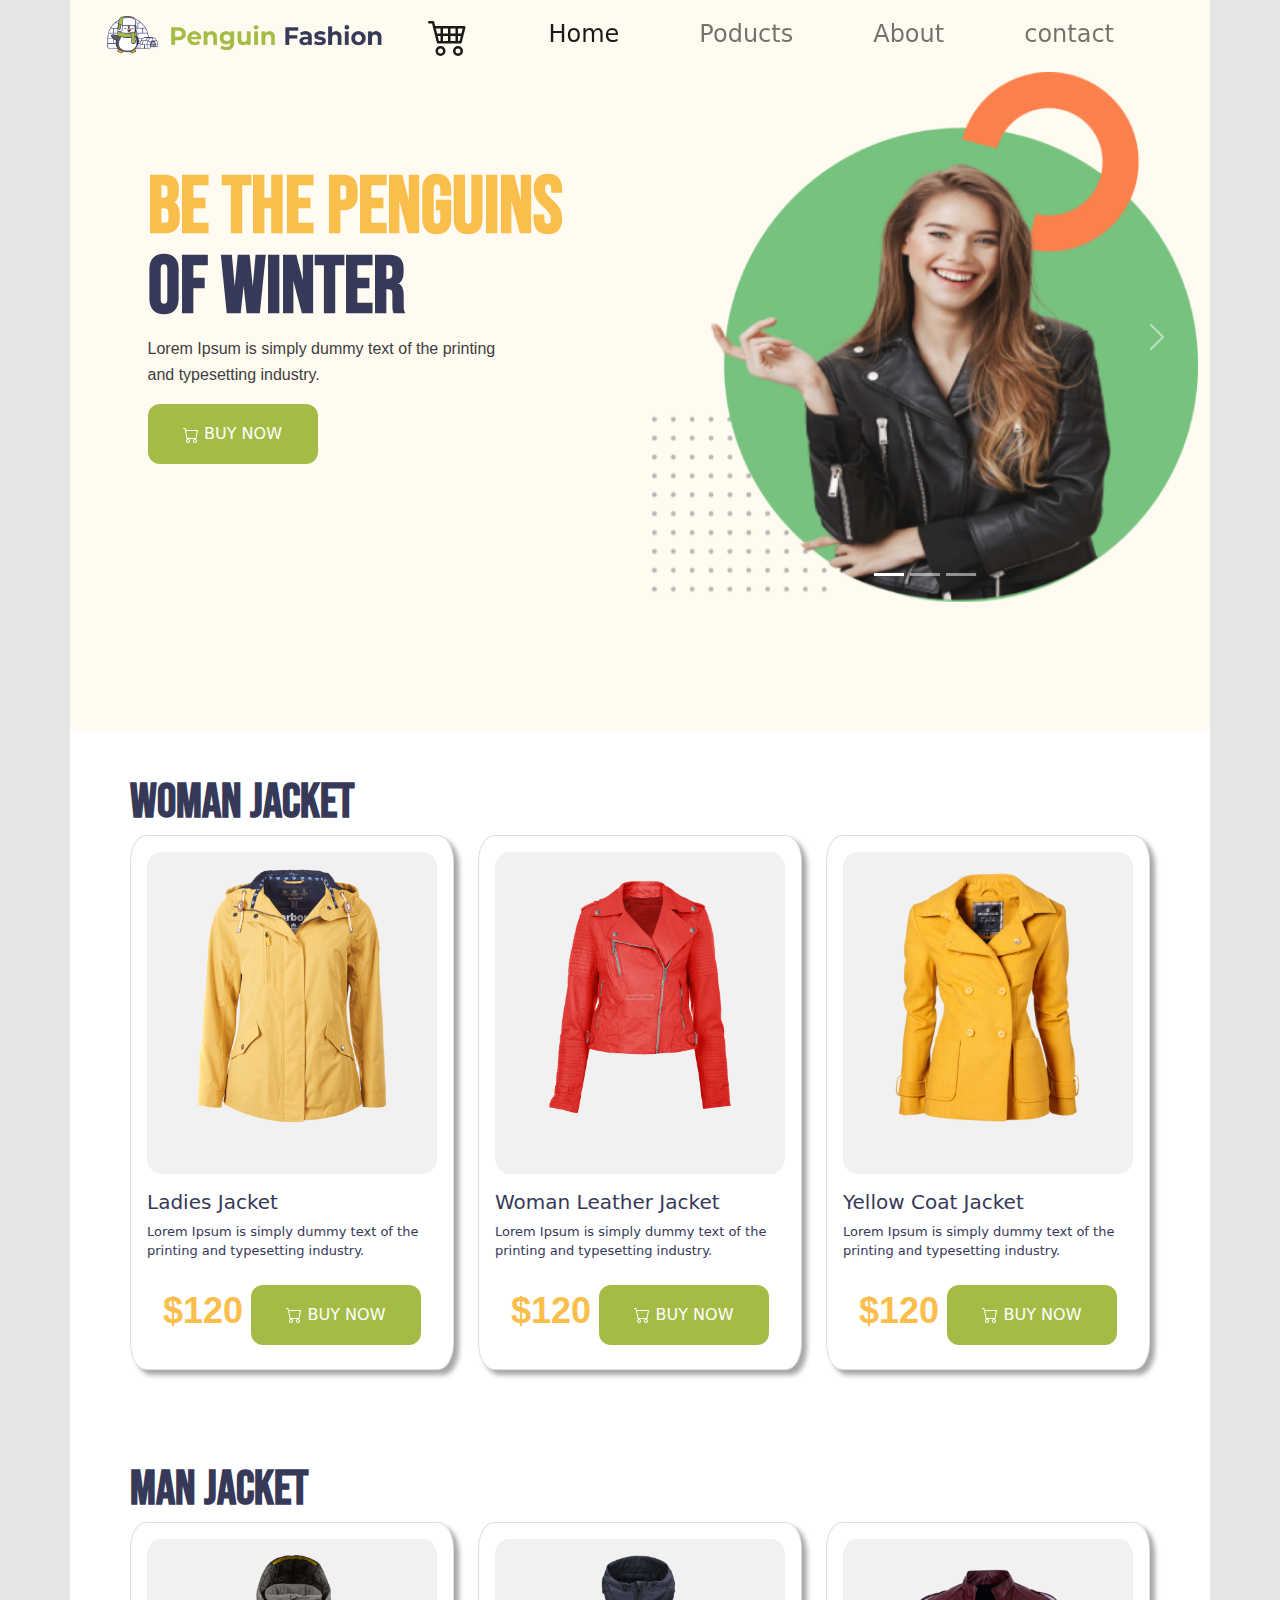
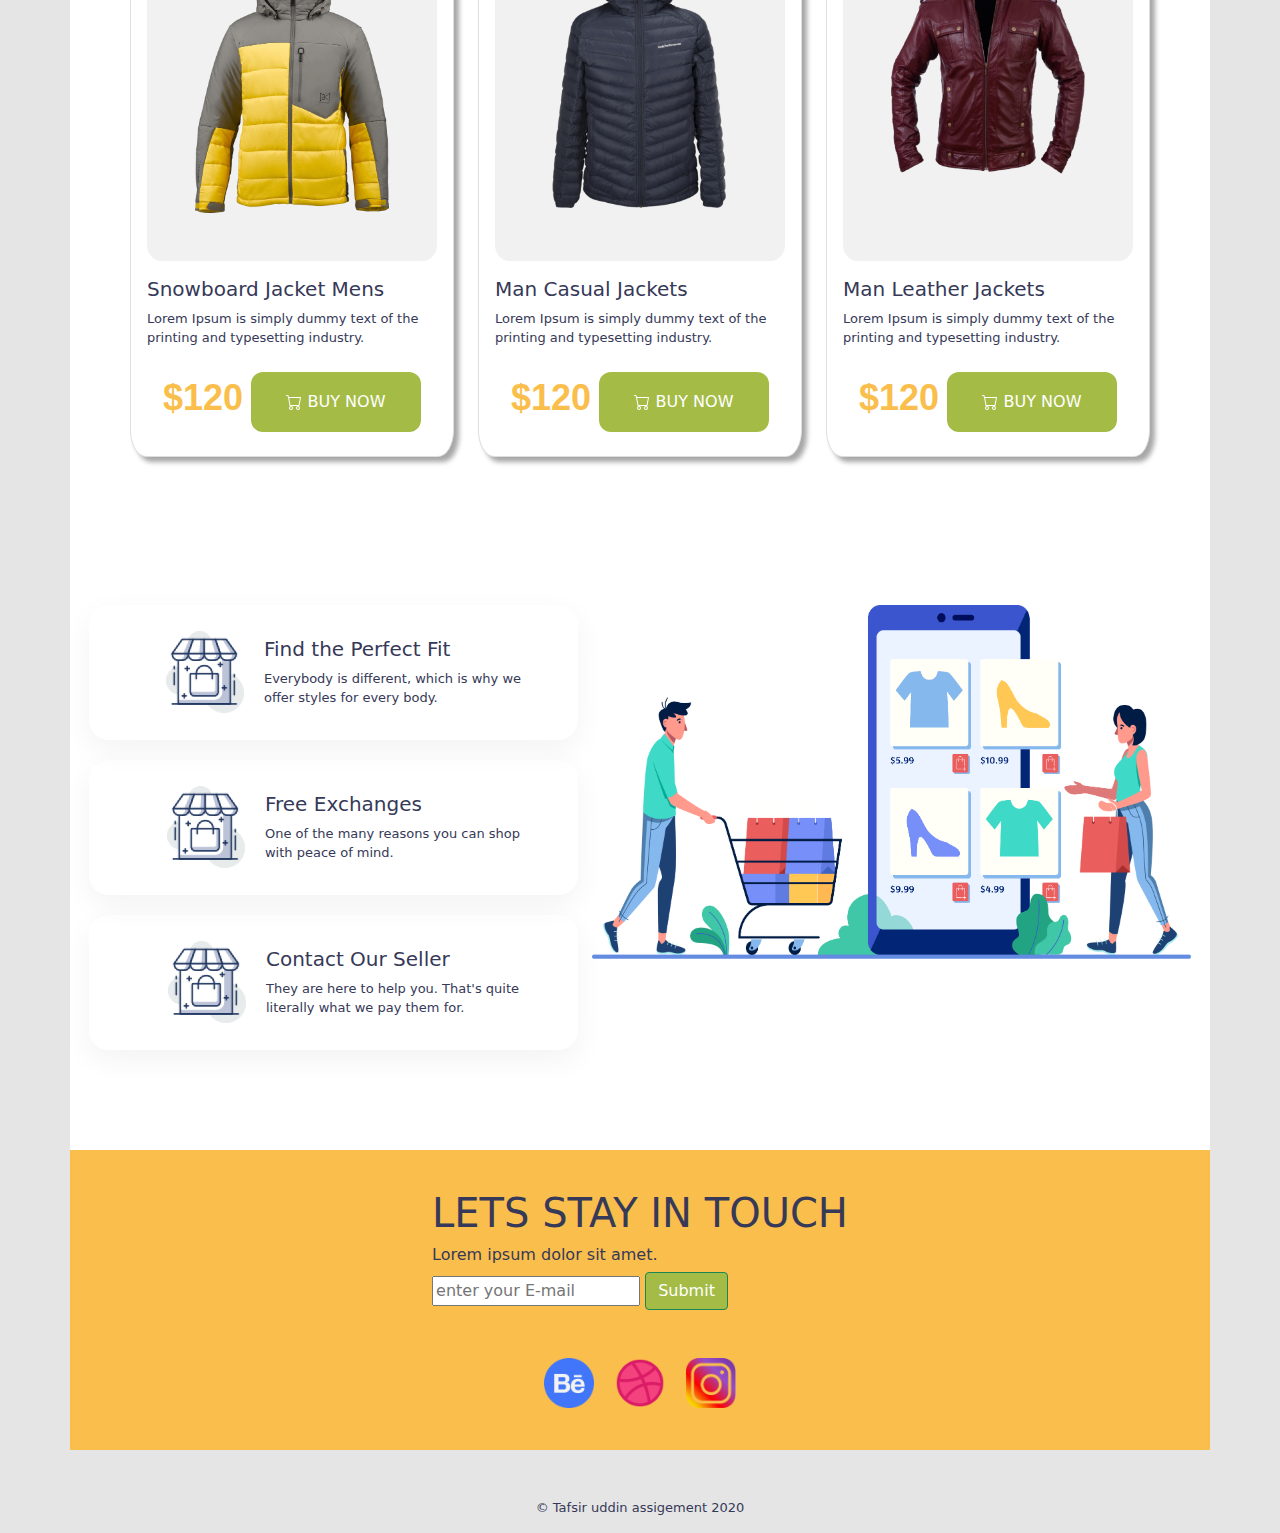
==== commit e64a1dcd: "sorry for commit sir . After 18 hours experiment i can solve this. I don't do it in future. promise" ====
--- a/index.html
+++ b/index.html
@@ -35,7 +35,7 @@
 <section id="home" class="container" style=" background-color: #FFFBF0;">
     <header class="sticky-top d-flex justify-content-end">
         <div class="logo container-fluid mt-3">
-            <a class="navbar-brand" href="#"><img class="logo-img" src="images/logo.png" alt=""></a>
+            <a class="navbar-brand" href="#"><img class="container logo-img" src="images/logo.png" alt=""></a>
         </div>
         <nav style="display: inline-block;" class="navbar navbar-expand-lg navbar-light ">
             <div class="container-fluid">
@@ -61,7 +61,7 @@
             <div class="card-bodyr mt-5">
               <h1 class="home-head card-title"><span>Be the Penguins</span><br> of Winter</h1>
               <p class="card-text home-text">Lorem Ipsum is simply dummy text of the printing <br> and typesetting industry.</p>
-              <button style="background-color: #A4BC46; border: 0; border-radius: 12px;" type="button" class="button button-home btn btn-danger">
+              <button style="background-color: #A4BC46; border: 0; border-radius: 12px;" type="button" class="button btn-animation button-home btn btn-danger">
                 <svg xmlns="http://www.w3.org/2000/svg" width="16" height="16" fill="currentColor" class="bi bi-cart" viewBox="0 0 16 16">
                 <path d="M0 1.5A.5.5 0 0 1 .5 1H2a.5.5 0 0 1 .485.379L2.89 3H14.5a.5.5 0 0 1 .491.592l-1.5 8A.5.5 0 0 1 13 12H4a.5.5 0 0 1-.491-.408L2.01 3.607 1.61 2H.5a.5.5 0 0 1-.5-.5zM3.102 4l1.313 7h8.17l1.313-7H3.102zM5 12a2 2 0 1 0 0 4 2 2 0 0 0 0-4zm7 0a2 2 0 1 0 0 4 2 2 0 0 0 0-4zm-7 1a1 1 0 1 1 0 2 1 1 0 0 1 0-2zm7 0a1 1 0 1 1 0 2 1 1 0 0 1 0-2z"/>
               </svg> BUY NOW</button>
@@ -108,12 +108,12 @@
       <div class="col">
         <div style="border-radius: 5%;" class="product-card card d-flex align-items-center">
           <img style="border-radius: 5%; background-color: #F1F1F1;" src="images/woman-1.png" class="card-img-top pt-3 p-5 mt-3" alt="...">
-          <div class="card-body">
+          <div class="card-body container">
             <h5 class="card-title">Ladies Jacket </h5>
             <p class="card-text">Lorem Ipsum is simply dummy text of the <br> printing and typesetting industry.</p>
             <div style="background-color: transparent; border: 0;" class="card-footer d-flex justify-content-between">
               <h5 class="add-cart">$120</h5>
-              <button style="background-color: #A4BC46; border: 0; border-radius: 12px;" type="button" class="button button-home btn btn-danger">
+              <button style="background-color: #A4BC46; border: 0; border-radius: 12px;" type="button" class="button btn-animation button-home btn btn-danger">
                   <svg xmlns="http://www.w3.org/2000/svg" width="16" height="16" fill="currentColor" class="bi bi-cart" viewBox="0 0 16 16">
                   <path d="M0 1.5A.5.5 0 0 1 .5 1H2a.5.5 0 0 1 .485.379L2.89 3H14.5a.5.5 0 0 1 .491.592l-1.5 8A.5.5 0 0 1 13 12H4a.5.5 0 0 1-.491-.408L2.01 3.607 1.61 2H.5a.5.5 0 0 1-.5-.5zM3.102 4l1.313 7h8.17l1.313-7H3.102zM5 12a2 2 0 1 0 0 4 2 2 0 0 0 0-4zm7 0a2 2 0 1 0 0 4 2 2 0 0 0 0-4zm-7 1a1 1 0 1 1 0 2 1 1 0 0 1 0-2zm7 0a1 1 0 1 1 0 2 1 1 0 0 1 0-2z"/>
                 </svg> BUY NOW</button>
@@ -124,12 +124,12 @@
       <div class="col">
         <div style="border-radius: 5%;" class="product-card card d-flex align-items-center">
           <img style="border-radius: 5%; background-color: #F1F1F1;" src="images/woman-2.png" class="card-img-top pt-3 p-5 mt-3" alt="...">
-          <div class="card-body">
+          <div class="card-body container">
             <h5 class="card-title">Woman Leather Jacket </h5>
             <p style="margin-right: 0;" class="card-text">Lorem Ipsum is simply dummy text of the <br> printing and typesetting industry.</p>
             <div style="background-color: transparent; border: 0;" class="card-footer d-flex justify-content-between">
               <h5 class="add-cart">$120</h5>
-              <button style="background-color: #A4BC46; border: 0; border-radius: 12px;" type="button" class="button button-home btn btn-danger">
+              <button style="background-color: #A4BC46; border: 0; border-radius: 12px;" type="button" class="button btn-animation button-home btn btn-danger">
                   <svg xmlns="http://www.w3.org/2000/svg" width="16" height="16" fill="currentColor" class="bi bi-cart" viewBox="0 0 16 16">
                   <path d="M0 1.5A.5.5 0 0 1 .5 1H2a.5.5 0 0 1 .485.379L2.89 3H14.5a.5.5 0 0 1 .491.592l-1.5 8A.5.5 0 0 1 13 12H4a.5.5 0 0 1-.491-.408L2.01 3.607 1.61 2H.5a.5.5 0 0 1-.5-.5zM3.102 4l1.313 7h8.17l1.313-7H3.102zM5 12a2 2 0 1 0 0 4 2 2 0 0 0 0-4zm7 0a2 2 0 1 0 0 4 2 2 0 0 0 0-4zm-7 1a1 1 0 1 1 0 2 1 1 0 0 1 0-2zm7 0a1 1 0 1 1 0 2 1 1 0 0 1 0-2z"/>
                 </svg> BUY NOW</button>
@@ -140,12 +140,12 @@
       <div class="col">
         <div style="border-radius: 5%;" class="product-card card d-flex align-items-center">
           <img style="border-radius: 5%; background-color: #F1F1F1; " src="images/woman-3.png" class="card-img-top pt-3 p-5 mt-3" alt="...">
-          <div class="card-body">
+          <div class="card-body container">
             <h5 class="card-title">Yellow Coat Jacket </h5>
             <p class="card-text">Lorem Ipsum is simply dummy text of the <br> printing and typesetting industry.</p>
             <div style="background-color: transparent; border: 0;" class="card-footer d-flex justify-content-between">
               <h5 class="add-cart">$120</h5>
-              <button style="background-color: #A4BC46; border: 0; border-radius: 12px;" type="button" class="button button-home btn btn-danger">
+              <button style="background-color: #A4BC46; border: 0; border-radius: 12px;" type="button" class="button btn-animation button-home btn btn-danger">
                   <svg xmlns="http://www.w3.org/2000/svg" width="16" height="16" fill="currentColor" class="bi bi-cart" viewBox="0 0 16 16">
                   <path d="M0 1.5A.5.5 0 0 1 .5 1H2a.5.5 0 0 1 .485.379L2.89 3H14.5a.5.5 0 0 1 .491.592l-1.5 8A.5.5 0 0 1 13 12H4a.5.5 0 0 1-.491-.408L2.01 3.607 1.61 2H.5a.5.5 0 0 1-.5-.5zM3.102 4l1.313 7h8.17l1.313-7H3.102zM5 12a2 2 0 1 0 0 4 2 2 0 0 0 0-4zm7 0a2 2 0 1 0 0 4 2 2 0 0 0 0-4zm-7 1a1 1 0 1 1 0 2 1 1 0 0 1 0-2zm7 0a1 1 0 1 1 0 2 1 1 0 0 1 0-2z"/>
                 </svg> BUY NOW</button>
@@ -163,12 +163,12 @@
         <div class="col">
           <div style="border-radius: 5%;" class="product-card card d-flex align-items-center">
             <img style="border-radius: 5%; background-color: #F1F1F1;" src="images/man-10.png" class="card-img-top pt-3 p-5 mt-3" alt="...">
-            <div class="card-body">
+            <div class="card-body container">
               <h5 class="card-title">Snowboard Jacket Mens</h5>
               <p class="card-text">Lorem Ipsum is simply dummy text of the <br> printing and typesetting industry.</p>
               <div style="background-color: transparent; border: 0;" class="card-footer d-flex justify-content-between">
                 <h5 class="add-cart">$120</h5>
-                <button style="background-color: #A4BC46; border: 0; border-radius: 12px;" type="button" class="button button-home btn btn-danger">
+                <button style="background-color: #A4BC46; border: 0; border-radius: 12px;" type="button" class="button btn-animation button-home btn btn-danger">
                   <svg xmlns="http://www.w3.org/2000/svg" width="16" height="16" fill="currentColor" class="bi bi-cart" viewBox="0 0 16 16">
                   <path d="M0 1.5A.5.5 0 0 1 .5 1H2a.5.5 0 0 1 .485.379L2.89 3H14.5a.5.5 0 0 1 .491.592l-1.5 8A.5.5 0 0 1 13 12H4a.5.5 0 0 1-.491-.408L2.01 3.607 1.61 2H.5a.5.5 0 0 1-.5-.5zM3.102 4l1.313 7h8.17l1.313-7H3.102zM5 12a2 2 0 1 0 0 4 2 2 0 0 0 0-4zm7 0a2 2 0 1 0 0 4 2 2 0 0 0 0-4zm-7 1a1 1 0 1 1 0 2 1 1 0 0 1 0-2zm7 0a1 1 0 1 1 0 2 1 1 0 0 1 0-2z"/>
                 </svg> BUY NOW</button>
@@ -179,12 +179,12 @@
         <div class="col">
           <div style="border-radius: 5%;" class="product-card card d-flex align-items-center">
             <img style="border-radius: 5%; background-color: #F1F1F1;" src="images/man-20.png" class="card-img-top pt-3 p-5 mt-3" alt="...">
-            <div class="card-body">
+            <div class="card-body container">
               <h5 class="card-title">Man Casual Jackets</h5>
               <p class="card-text">Lorem Ipsum is simply dummy text of the <br> printing and typesetting industry.</p>
               <div style="background-color: transparent; border: 0;" class="card-footer d-flex justify-content-between">
                 <h5 class="add-cart">$120</h5>
-                <button style="background-color: #A4BC46; border: 0; border-radius: 12px;" type="button" class="button button-home btn btn-danger">
+                <button style="background-color: #A4BC46; border: 0; border-radius: 12px;" type="button" class="button btn-animation button-home btn btn-danger">
                   <svg xmlns="http://www.w3.org/2000/svg" width="16" height="16" fill="currentColor" class="bi bi-cart" viewBox="0 0 16 16">
                   <path d="M0 1.5A.5.5 0 0 1 .5 1H2a.5.5 0 0 1 .485.379L2.89 3H14.5a.5.5 0 0 1 .491.592l-1.5 8A.5.5 0 0 1 13 12H4a.5.5 0 0 1-.491-.408L2.01 3.607 1.61 2H.5a.5.5 0 0 1-.5-.5zM3.102 4l1.313 7h8.17l1.313-7H3.102zM5 12a2 2 0 1 0 0 4 2 2 0 0 0 0-4zm7 0a2 2 0 1 0 0 4 2 2 0 0 0 0-4zm-7 1a1 1 0 1 1 0 2 1 1 0 0 1 0-2zm7 0a1 1 0 1 1 0 2 1 1 0 0 1 0-2z"/>
                 </svg> BUY NOW</button>
@@ -195,12 +195,12 @@
         <div class="col">
           <div style="border-radius: 5%;" class="product-card card d-flex align-items-center">
             <img style="border-radius: 5%; background-color: #F1F1F1; " src="images/man-30.png" class="card-img-top pt-3 p-5 mt-3" alt="...">
-            <div class="card-body">
+            <div class="card-body container">
               <h5 class="card-title">Man Leather Jackets</h5>
               <p class="card-text">Lorem Ipsum is simply dummy text of the <br> printing and typesetting industry.</p>
               <div style="background-color: transparent; border: 0;" class="card-footer d-flex justify-content-between">
                 <h5 class="add-cart">$120</h5>
-                <button style="background-color: #A4BC46; border: 0; border-radius: 12px;" type="button" class="button button-home btn btn-danger">
+                <button style="background-color: #A4BC46; border: 0; border-radius: 12px;" type="button" class="button btn-animation button-home btn btn-danger">
                   <svg xmlns="http://www.w3.org/2000/svg" width="16" height="16" fill="currentColor" class="bi bi-cart" viewBox="0 0 16 16">
                   <path d="M0 1.5A.5.5 0 0 1 .5 1H2a.5.5 0 0 1 .485.379L2.89 3H14.5a.5.5 0 0 1 .491.592l-1.5 8A.5.5 0 0 1 13 12H4a.5.5 0 0 1-.491-.408L2.01 3.607 1.61 2H.5a.5.5 0 0 1-.5-.5zM3.102 4l1.313 7h8.17l1.313-7H3.102zM5 12a2 2 0 1 0 0 4 2 2 0 0 0 0-4zm7 0a2 2 0 1 0 0 4 2 2 0 0 0 0-4zm-7 1a1 1 0 1 1 0 2 1 1 0 0 1 0-2zm7 0a1 1 0 1 1 0 2 1 1 0 0 1 0-2z"/>
                 </svg> BUY NOW</button>
@@ -303,7 +303,7 @@
 
 <!-- contact section -->
 
-<section style="height: 100px; background-color: #FABE4C; "  class="d-flex justify-content-center social-media container">
+<section style="height: 100px; background-color: #FABE4C; " class="d-flex justify-content-center social-media container">
   <div class="social-icon">
     <a href="#"><img class="m-2" src="icon/social-1.png" alt=""></a>
     <a href="#"></a><img class="m-2" src="icon/social-2.png" alt=""></a>
--- a/css/style.css
+++ b/css/style.css
@@ -142,7 +142,7 @@
   } 
   
   /* Extra large devices (large laptops and desktops, 1200px and up) */
-  @media only screen and (min-width: 1300px) {
+  @media only screen and (min-width: 1200px) {
     .footer-1{
         display: flex;
     }
@@ -152,4 +152,29 @@
   }
   .social-media img{
       width: 50px;
-  }+  }
+  /* Animation */
+.btn-animation{
+    animation: button 10s linear infinite;
+    transition: .3s ease;
+	transition-property: background-color;
+}
+
+
+
+  @keyframes button{
+	0%{
+	background:#76C27E;
+		
+	}
+	50%{
+	background-color:#A4BC46;
+		
+	}
+	
+	100%{
+	background:#FA804C;
+		
+	}
+
+}
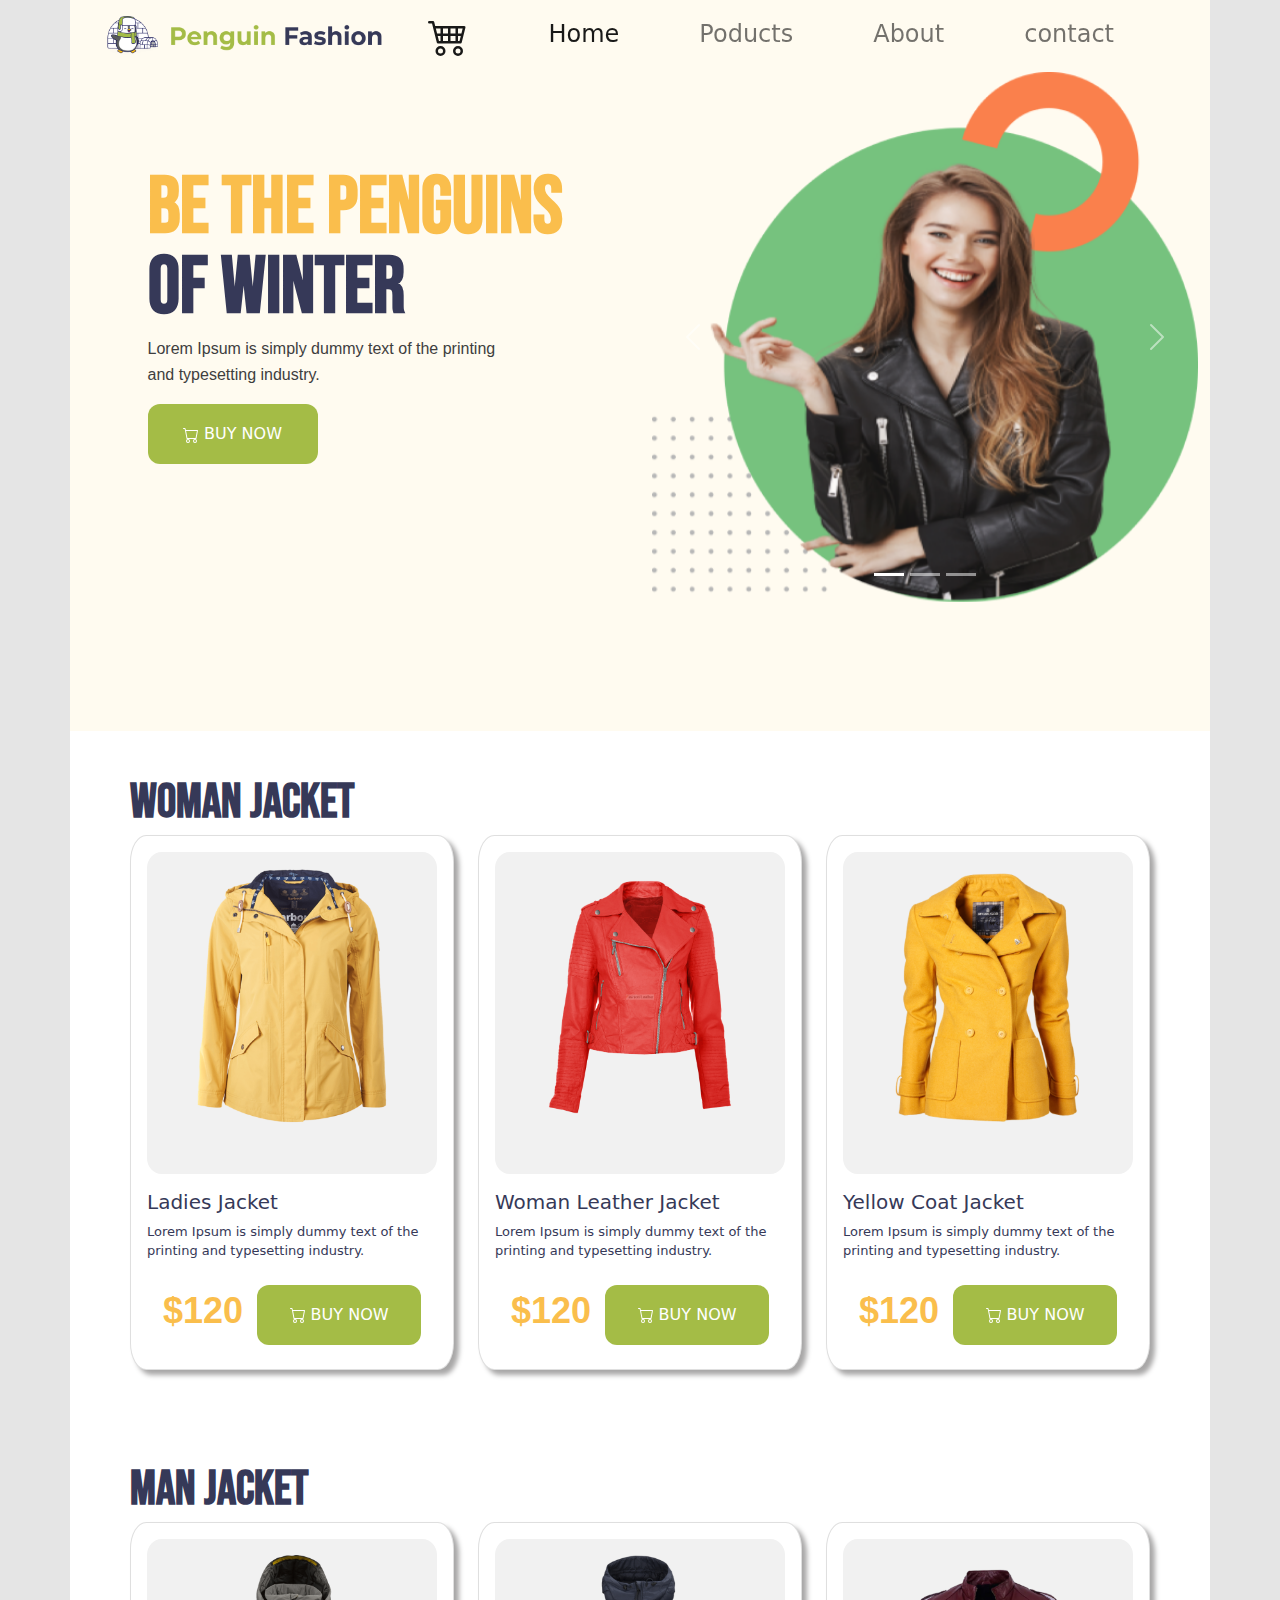
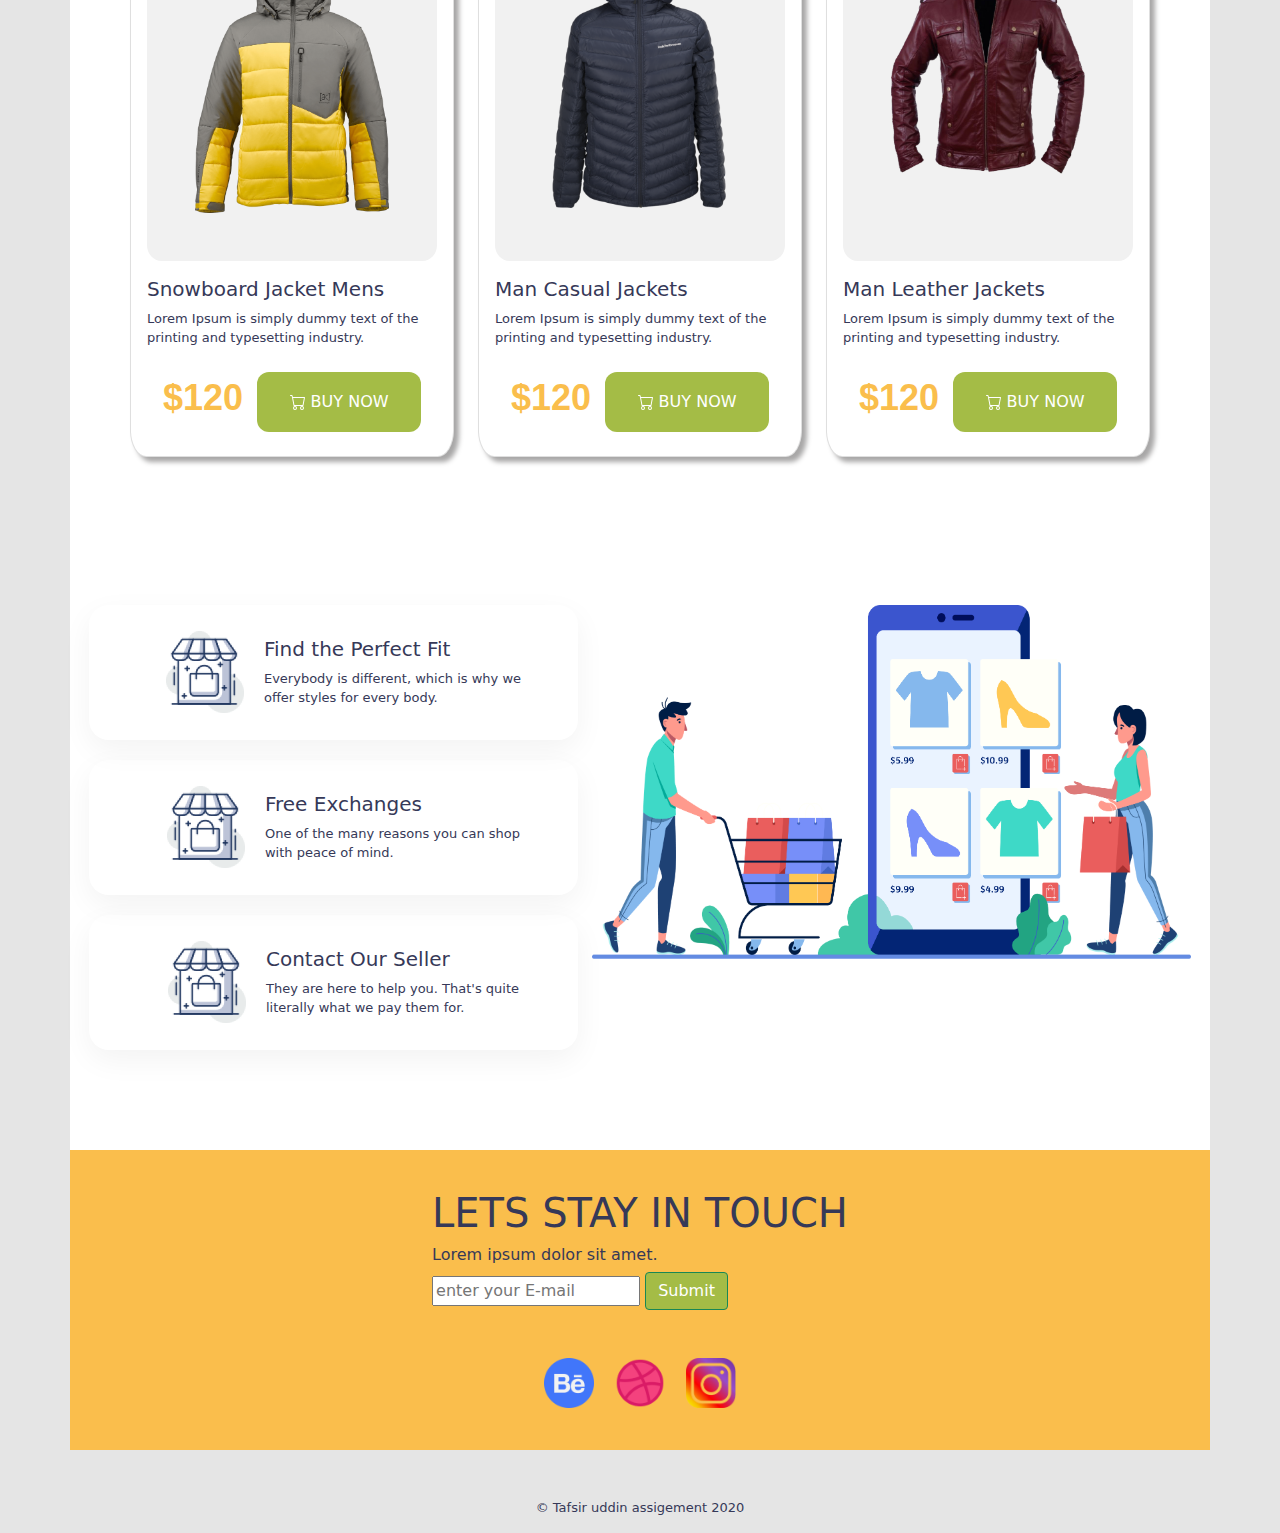
==== commit c3b677e7: "add card" ====
--- a/index.html
+++ b/index.html
@@ -44,7 +44,7 @@
               </button>
               <div class="collapse navbar-collapse" id="navbarNavAltMarkup">
                 <div class="navbar-nav">
-                  <a class="nav-link active fs-4" aria-current="page" href="#"><svg xmlns="http://www.w3.org/2000/svg" width="40" height="40" fill="currentColor" class="bi bi-cart4" viewBox="0 0 16 16">
+                  <a class="nav-link active fs-4" aria-current="page" href="cart.html"><svg xmlns="http://www.w3.org/2000/svg" width="40" height="40" fill="currentColor" class="bi bi-cart4" viewBox="0 0 16 16">
                     <path d="M0 2.5A.5.5 0 0 1 .5 2H2a.5.5 0 0 1 .485.379L2.89 4H14.5a.5.5 0 0 1 .485.621l-1.5 6A.5.5 0 0 1 13 11H4a.5.5 0 0 1-.485-.379L1.61 3H.5a.5.5 0 0 1-.5-.5zM3.14 5l.5 2H5V5H3.14zM6 5v2h2V5H6zm3 0v2h2V5H9zm3 0v2h1.36l.5-2H12zm1.11 3H12v2h.61l.5-2zM11 8H9v2h2V8zM8 8H6v2h2V8zM5 8H3.89l.5 2H5V8zm0 5a1 1 0 1 0 0 2 1 1 0 0 0 0-2zm-2 1a2 2 0 1 1 4 0 2 2 0 0 1-4 0zm9-1a1 1 0 1 0 0 2 1 1 0 0 0 0-2zm-2 1a2 2 0 1 1 4 0 2 2 0 0 1-4 0z"/>
                   </svg></a>
                   <a class="nav-link active fs-4" aria-current="page" href="#home">Home</a>
--- a/css/style.css
+++ b/css/style.css
@@ -137,8 +137,10 @@
   } 
   
   /* Large devices (laptops/desktops, 992px and up) */
-  @media only screen and (min-width: 992px) {
- 
+  @media only screen and (min-width: 375px) {
+    .add-cart{
+        margin-right: 14px;
+    }
   } 
   
   /* Extra large devices (large laptops and desktops, 1200px and up) */
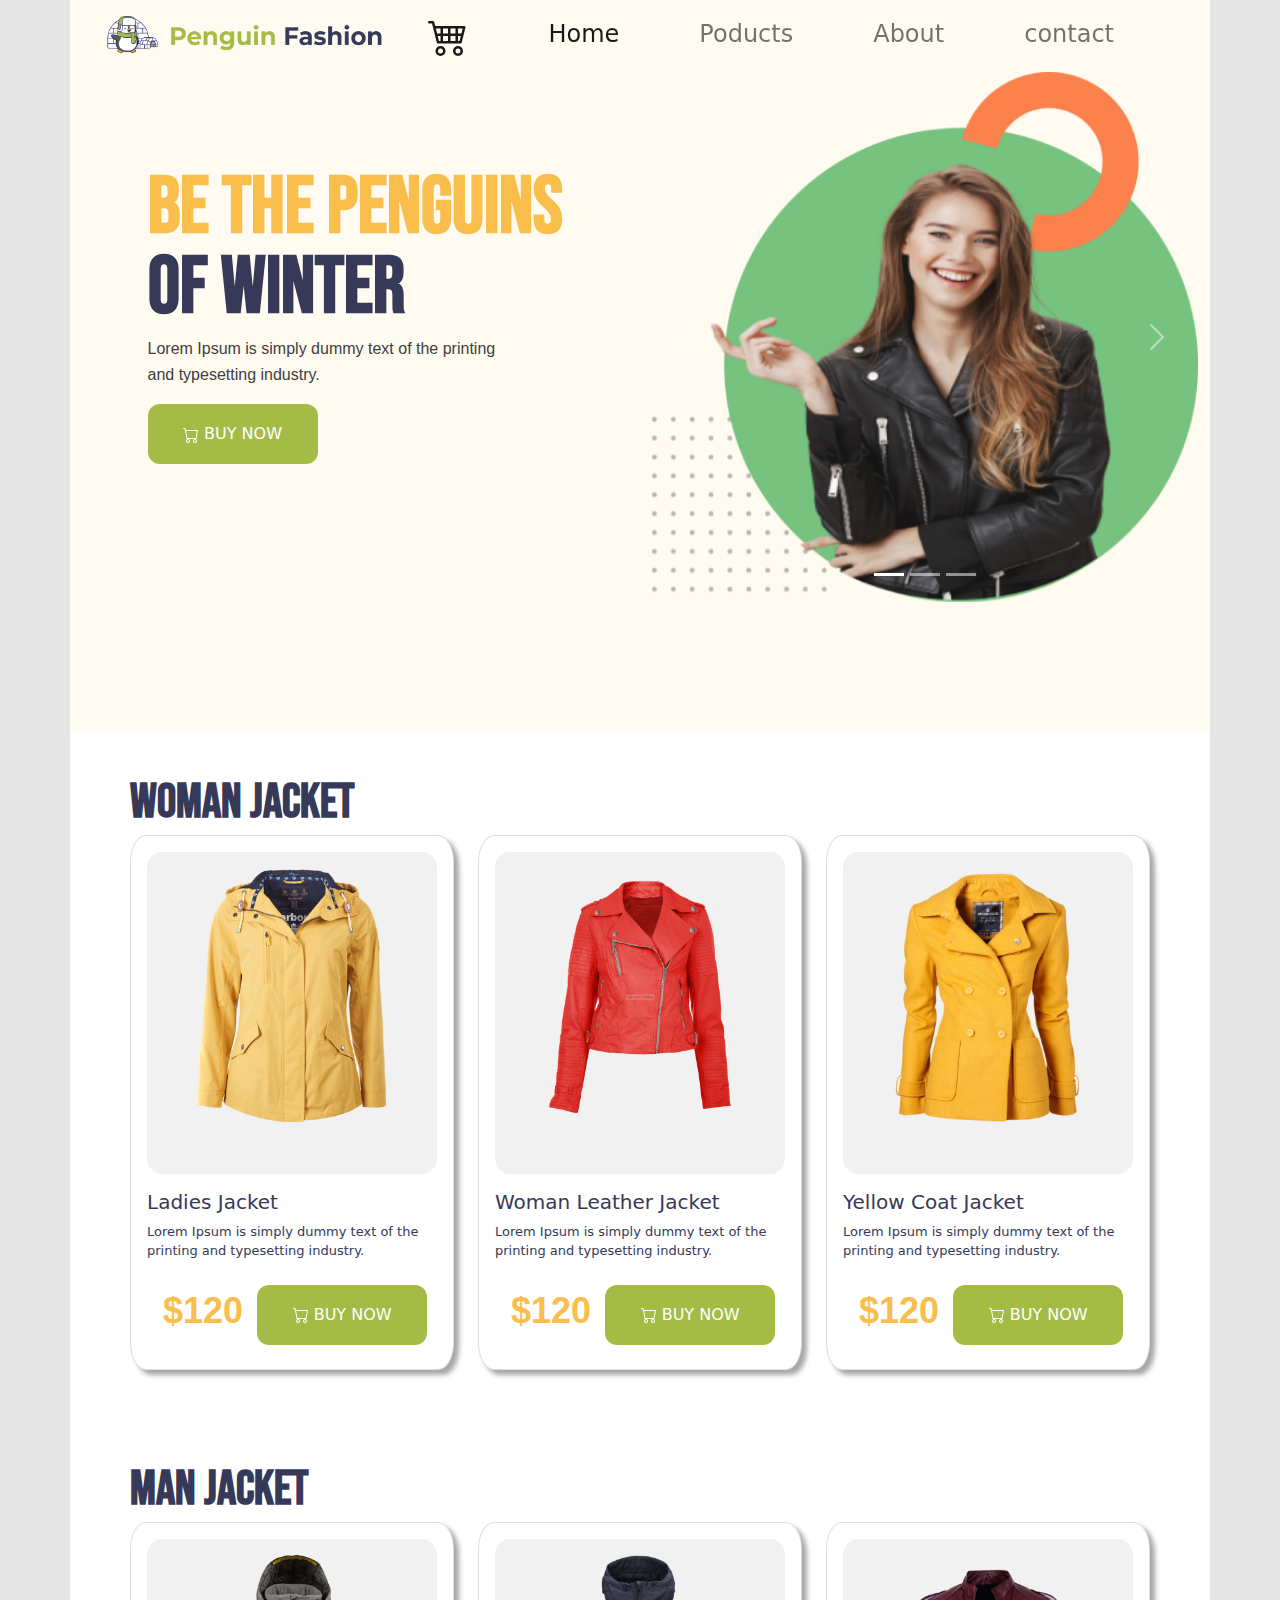
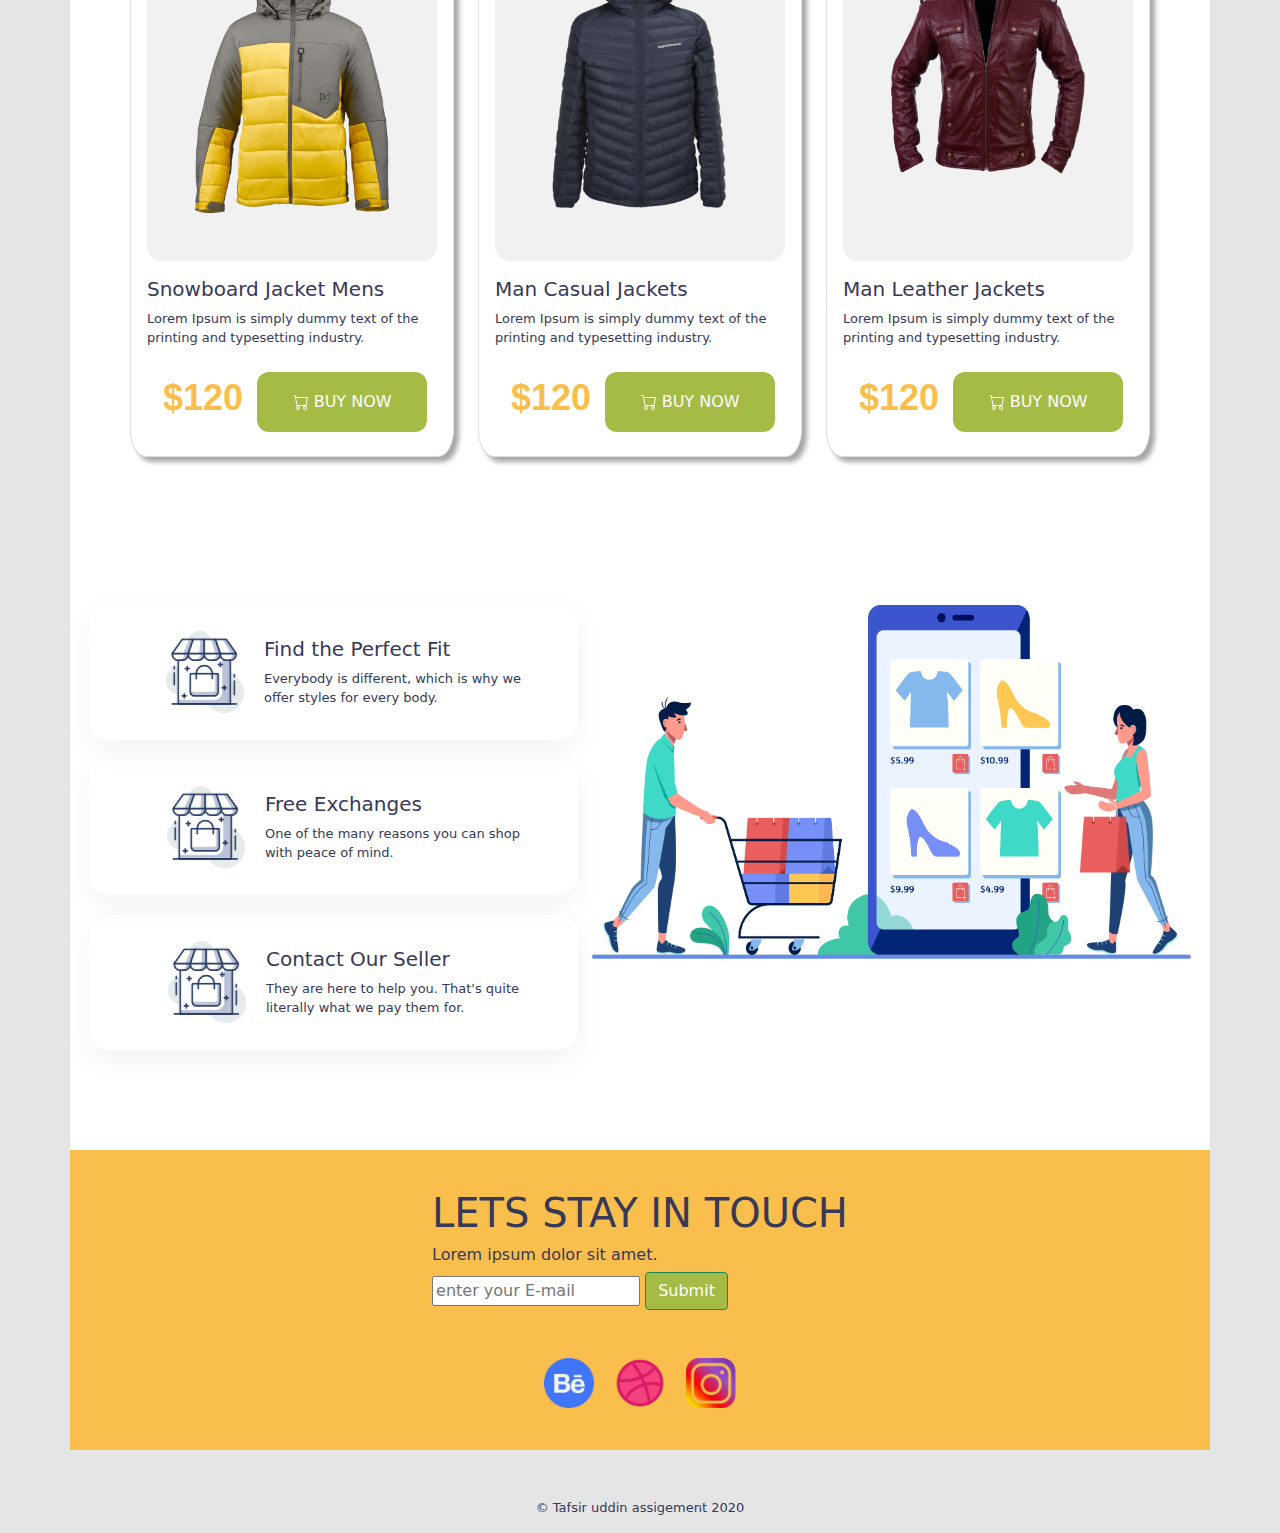
==== commit bb24df49: "final" ====
--- a/index.html
+++ b/index.html
@@ -61,10 +61,11 @@
             <div class="card-bodyr mt-5">
               <h1 class="home-head card-title"><span>Be the Penguins</span><br> of Winter</h1>
               <p class="card-text home-text">Lorem Ipsum is simply dummy text of the printing <br> and typesetting industry.</p>
+              <a href="cart.html">
               <button style="background-color: #A4BC46; border: 0; border-radius: 12px;" type="button" class="button btn-animation button-home btn btn-danger">
                 <svg xmlns="http://www.w3.org/2000/svg" width="16" height="16" fill="currentColor" class="bi bi-cart" viewBox="0 0 16 16">
                 <path d="M0 1.5A.5.5 0 0 1 .5 1H2a.5.5 0 0 1 .485.379L2.89 3H14.5a.5.5 0 0 1 .491.592l-1.5 8A.5.5 0 0 1 13 12H4a.5.5 0 0 1-.491-.408L2.01 3.607 1.61 2H.5a.5.5 0 0 1-.5-.5zM3.102 4l1.313 7h8.17l1.313-7H3.102zM5 12a2 2 0 1 0 0 4 2 2 0 0 0 0-4zm7 0a2 2 0 1 0 0 4 2 2 0 0 0 0-4zm-7 1a1 1 0 1 1 0 2 1 1 0 0 1 0-2zm7 0a1 1 0 1 1 0 2 1 1 0 0 1 0-2z"/>
-              </svg> BUY NOW</button>
+              </svg> BUY NOW</button></a>
             </div>
           </div>
           <div style="margin-bottom: 129px;" class="home-img col-md-6">
@@ -113,10 +114,11 @@
             <p class="card-text">Lorem Ipsum is simply dummy text of the <br> printing and typesetting industry.</p>
             <div style="background-color: transparent; border: 0;" class="card-footer d-flex justify-content-between">
               <h5 class="add-cart">$120</h5>
+              <a href="cart.html">
               <button style="background-color: #A4BC46; border: 0; border-radius: 12px;" type="button" class="button btn-animation button-home btn btn-danger">
                   <svg xmlns="http://www.w3.org/2000/svg" width="16" height="16" fill="currentColor" class="bi bi-cart" viewBox="0 0 16 16">
                   <path d="M0 1.5A.5.5 0 0 1 .5 1H2a.5.5 0 0 1 .485.379L2.89 3H14.5a.5.5 0 0 1 .491.592l-1.5 8A.5.5 0 0 1 13 12H4a.5.5 0 0 1-.491-.408L2.01 3.607 1.61 2H.5a.5.5 0 0 1-.5-.5zM3.102 4l1.313 7h8.17l1.313-7H3.102zM5 12a2 2 0 1 0 0 4 2 2 0 0 0 0-4zm7 0a2 2 0 1 0 0 4 2 2 0 0 0 0-4zm-7 1a1 1 0 1 1 0 2 1 1 0 0 1 0-2zm7 0a1 1 0 1 1 0 2 1 1 0 0 1 0-2z"/>
-                </svg> BUY NOW</button>
+                </svg> BUY NOW</button></a>
             </div>
           </div>
         </div>
@@ -129,10 +131,11 @@
             <p style="margin-right: 0;" class="card-text">Lorem Ipsum is simply dummy text of the <br> printing and typesetting industry.</p>
             <div style="background-color: transparent; border: 0;" class="card-footer d-flex justify-content-between">
               <h5 class="add-cart">$120</h5>
+              <a href="cart.html">
               <button style="background-color: #A4BC46; border: 0; border-radius: 12px;" type="button" class="button btn-animation button-home btn btn-danger">
                   <svg xmlns="http://www.w3.org/2000/svg" width="16" height="16" fill="currentColor" class="bi bi-cart" viewBox="0 0 16 16">
                   <path d="M0 1.5A.5.5 0 0 1 .5 1H2a.5.5 0 0 1 .485.379L2.89 3H14.5a.5.5 0 0 1 .491.592l-1.5 8A.5.5 0 0 1 13 12H4a.5.5 0 0 1-.491-.408L2.01 3.607 1.61 2H.5a.5.5 0 0 1-.5-.5zM3.102 4l1.313 7h8.17l1.313-7H3.102zM5 12a2 2 0 1 0 0 4 2 2 0 0 0 0-4zm7 0a2 2 0 1 0 0 4 2 2 0 0 0 0-4zm-7 1a1 1 0 1 1 0 2 1 1 0 0 1 0-2zm7 0a1 1 0 1 1 0 2 1 1 0 0 1 0-2z"/>
-                </svg> BUY NOW</button>
+                </svg> BUY NOW</button></a>
             </div>
           </div>
         </div>
@@ -145,10 +148,11 @@
             <p class="card-text">Lorem Ipsum is simply dummy text of the <br> printing and typesetting industry.</p>
             <div style="background-color: transparent; border: 0;" class="card-footer d-flex justify-content-between">
               <h5 class="add-cart">$120</h5>
+              <a href="cart.html">
               <button style="background-color: #A4BC46; border: 0; border-radius: 12px;" type="button" class="button btn-animation button-home btn btn-danger">
                   <svg xmlns="http://www.w3.org/2000/svg" width="16" height="16" fill="currentColor" class="bi bi-cart" viewBox="0 0 16 16">
                   <path d="M0 1.5A.5.5 0 0 1 .5 1H2a.5.5 0 0 1 .485.379L2.89 3H14.5a.5.5 0 0 1 .491.592l-1.5 8A.5.5 0 0 1 13 12H4a.5.5 0 0 1-.491-.408L2.01 3.607 1.61 2H.5a.5.5 0 0 1-.5-.5zM3.102 4l1.313 7h8.17l1.313-7H3.102zM5 12a2 2 0 1 0 0 4 2 2 0 0 0 0-4zm7 0a2 2 0 1 0 0 4 2 2 0 0 0 0-4zm-7 1a1 1 0 1 1 0 2 1 1 0 0 1 0-2zm7 0a1 1 0 1 1 0 2 1 1 0 0 1 0-2z"/>
-                </svg> BUY NOW</button>
+                </svg> BUY NOW</button></a>
             </div>
           </div>
         </div>
@@ -168,10 +172,11 @@
               <p class="card-text">Lorem Ipsum is simply dummy text of the <br> printing and typesetting industry.</p>
               <div style="background-color: transparent; border: 0;" class="card-footer d-flex justify-content-between">
                 <h5 class="add-cart">$120</h5>
+                <a href="cart.html">
                 <button style="background-color: #A4BC46; border: 0; border-radius: 12px;" type="button" class="button btn-animation button-home btn btn-danger">
                   <svg xmlns="http://www.w3.org/2000/svg" width="16" height="16" fill="currentColor" class="bi bi-cart" viewBox="0 0 16 16">
                   <path d="M0 1.5A.5.5 0 0 1 .5 1H2a.5.5 0 0 1 .485.379L2.89 3H14.5a.5.5 0 0 1 .491.592l-1.5 8A.5.5 0 0 1 13 12H4a.5.5 0 0 1-.491-.408L2.01 3.607 1.61 2H.5a.5.5 0 0 1-.5-.5zM3.102 4l1.313 7h8.17l1.313-7H3.102zM5 12a2 2 0 1 0 0 4 2 2 0 0 0 0-4zm7 0a2 2 0 1 0 0 4 2 2 0 0 0 0-4zm-7 1a1 1 0 1 1 0 2 1 1 0 0 1 0-2zm7 0a1 1 0 1 1 0 2 1 1 0 0 1 0-2z"/>
-                </svg> BUY NOW</button>
+                </svg> BUY NOW</button></a>
               </div>
             </div>
           </div>
@@ -184,10 +189,11 @@
               <p class="card-text">Lorem Ipsum is simply dummy text of the <br> printing and typesetting industry.</p>
               <div style="background-color: transparent; border: 0;" class="card-footer d-flex justify-content-between">
                 <h5 class="add-cart">$120</h5>
+                <a href="cart.html">
                 <button style="background-color: #A4BC46; border: 0; border-radius: 12px;" type="button" class="button btn-animation button-home btn btn-danger">
                   <svg xmlns="http://www.w3.org/2000/svg" width="16" height="16" fill="currentColor" class="bi bi-cart" viewBox="0 0 16 16">
                   <path d="M0 1.5A.5.5 0 0 1 .5 1H2a.5.5 0 0 1 .485.379L2.89 3H14.5a.5.5 0 0 1 .491.592l-1.5 8A.5.5 0 0 1 13 12H4a.5.5 0 0 1-.491-.408L2.01 3.607 1.61 2H.5a.5.5 0 0 1-.5-.5zM3.102 4l1.313 7h8.17l1.313-7H3.102zM5 12a2 2 0 1 0 0 4 2 2 0 0 0 0-4zm7 0a2 2 0 1 0 0 4 2 2 0 0 0 0-4zm-7 1a1 1 0 1 1 0 2 1 1 0 0 1 0-2zm7 0a1 1 0 1 1 0 2 1 1 0 0 1 0-2z"/>
-                </svg> BUY NOW</button>
+                </svg> BUY NOW</button></a>
               </div>
             </div>
           </div>
@@ -200,10 +206,11 @@
               <p class="card-text">Lorem Ipsum is simply dummy text of the <br> printing and typesetting industry.</p>
               <div style="background-color: transparent; border: 0;" class="card-footer d-flex justify-content-between">
                 <h5 class="add-cart">$120</h5>
+                <a href="cart.html">
                 <button style="background-color: #A4BC46; border: 0; border-radius: 12px;" type="button" class="button btn-animation button-home btn btn-danger">
                   <svg xmlns="http://www.w3.org/2000/svg" width="16" height="16" fill="currentColor" class="bi bi-cart" viewBox="0 0 16 16">
                   <path d="M0 1.5A.5.5 0 0 1 .5 1H2a.5.5 0 0 1 .485.379L2.89 3H14.5a.5.5 0 0 1 .491.592l-1.5 8A.5.5 0 0 1 13 12H4a.5.5 0 0 1-.491-.408L2.01 3.607 1.61 2H.5a.5.5 0 0 1-.5-.5zM3.102 4l1.313 7h8.17l1.313-7H3.102zM5 12a2 2 0 1 0 0 4 2 2 0 0 0 0-4zm7 0a2 2 0 1 0 0 4 2 2 0 0 0 0-4zm-7 1a1 1 0 1 1 0 2 1 1 0 0 1 0-2zm7 0a1 1 0 1 1 0 2 1 1 0 0 1 0-2z"/>
-                </svg> BUY NOW</button>
+                </svg> BUY NOW</button></a>
               </div>
             </div>
           </div>
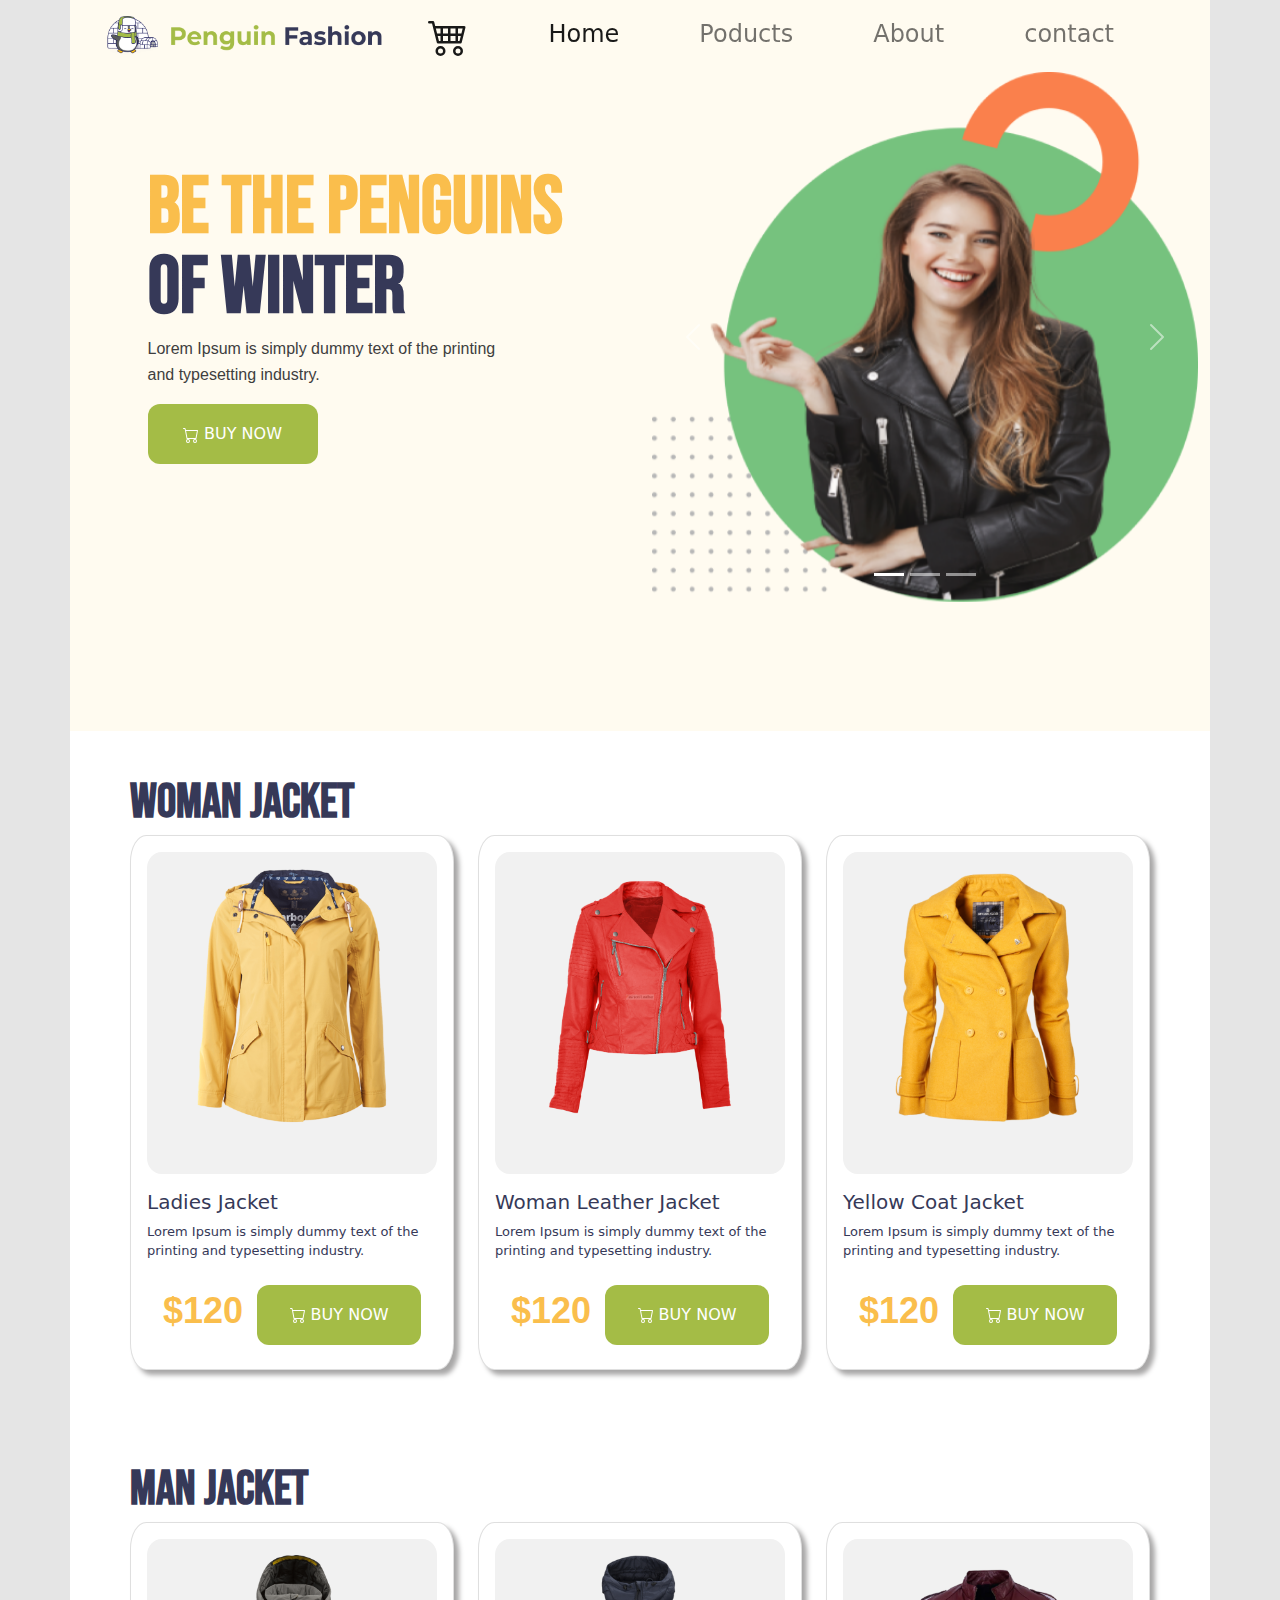
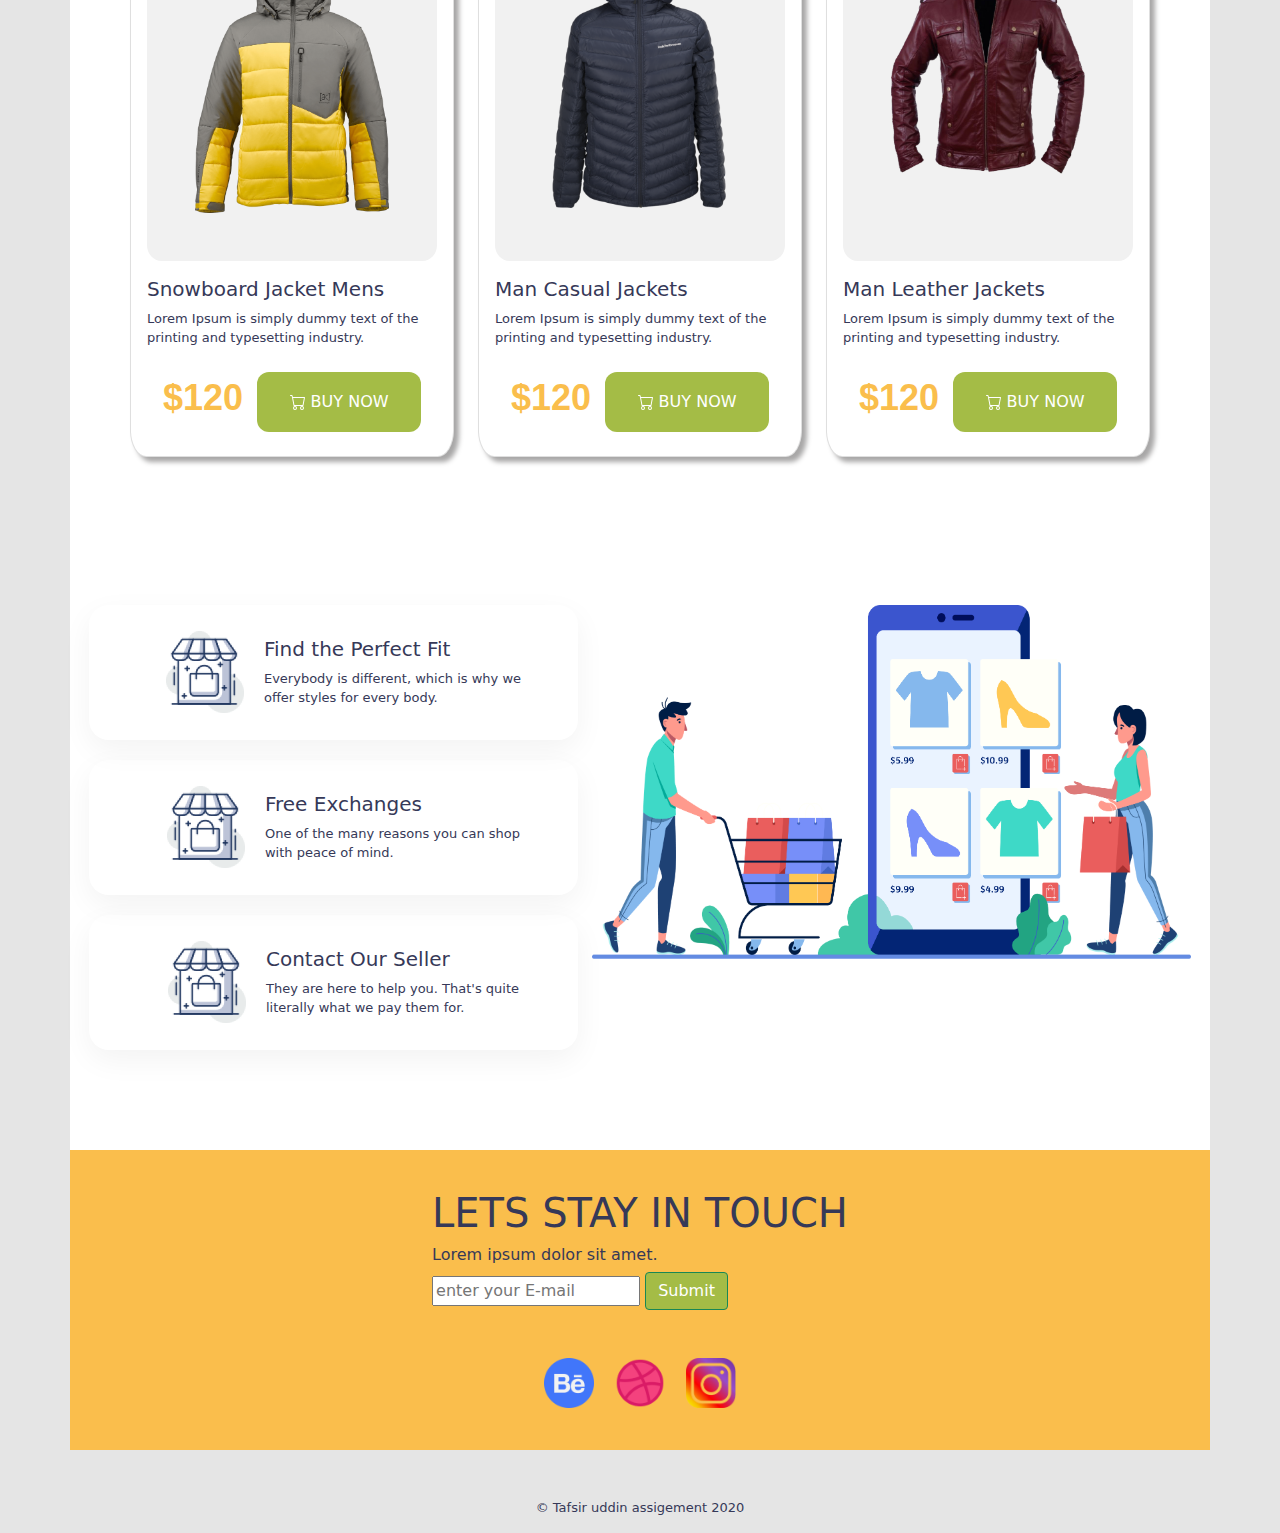
==== commit 49abc3c7: "gggg" ====
--- a/index.html
+++ b/index.html
@@ -61,11 +61,10 @@
             <div class="card-bodyr mt-5">
               <h1 class="home-head card-title"><span>Be the Penguins</span><br> of Winter</h1>
               <p class="card-text home-text">Lorem Ipsum is simply dummy text of the printing <br> and typesetting industry.</p>
-              <a href="cart.html">
               <button style="background-color: #A4BC46; border: 0; border-radius: 12px;" type="button" class="button btn-animation button-home btn btn-danger">
                 <svg xmlns="http://www.w3.org/2000/svg" width="16" height="16" fill="currentColor" class="bi bi-cart" viewBox="0 0 16 16">
                 <path d="M0 1.5A.5.5 0 0 1 .5 1H2a.5.5 0 0 1 .485.379L2.89 3H14.5a.5.5 0 0 1 .491.592l-1.5 8A.5.5 0 0 1 13 12H4a.5.5 0 0 1-.491-.408L2.01 3.607 1.61 2H.5a.5.5 0 0 1-.5-.5zM3.102 4l1.313 7h8.17l1.313-7H3.102zM5 12a2 2 0 1 0 0 4 2 2 0 0 0 0-4zm7 0a2 2 0 1 0 0 4 2 2 0 0 0 0-4zm-7 1a1 1 0 1 1 0 2 1 1 0 0 1 0-2zm7 0a1 1 0 1 1 0 2 1 1 0 0 1 0-2z"/>
-              </svg> BUY NOW</button></a>
+              </svg> BUY NOW</button>
             </div>
           </div>
           <div style="margin-bottom: 129px;" class="home-img col-md-6">
@@ -114,11 +113,10 @@
             <p class="card-text">Lorem Ipsum is simply dummy text of the <br> printing and typesetting industry.</p>
             <div style="background-color: transparent; border: 0;" class="card-footer d-flex justify-content-between">
               <h5 class="add-cart">$120</h5>
-              <a href="cart.html">
               <button style="background-color: #A4BC46; border: 0; border-radius: 12px;" type="button" class="button btn-animation button-home btn btn-danger">
                   <svg xmlns="http://www.w3.org/2000/svg" width="16" height="16" fill="currentColor" class="bi bi-cart" viewBox="0 0 16 16">
                   <path d="M0 1.5A.5.5 0 0 1 .5 1H2a.5.5 0 0 1 .485.379L2.89 3H14.5a.5.5 0 0 1 .491.592l-1.5 8A.5.5 0 0 1 13 12H4a.5.5 0 0 1-.491-.408L2.01 3.607 1.61 2H.5a.5.5 0 0 1-.5-.5zM3.102 4l1.313 7h8.17l1.313-7H3.102zM5 12a2 2 0 1 0 0 4 2 2 0 0 0 0-4zm7 0a2 2 0 1 0 0 4 2 2 0 0 0 0-4zm-7 1a1 1 0 1 1 0 2 1 1 0 0 1 0-2zm7 0a1 1 0 1 1 0 2 1 1 0 0 1 0-2z"/>
-                </svg> BUY NOW</button></a>
+                </svg> BUY NOW</button>
             </div>
           </div>
         </div>
@@ -131,11 +129,10 @@
             <p style="margin-right: 0;" class="card-text">Lorem Ipsum is simply dummy text of the <br> printing and typesetting industry.</p>
             <div style="background-color: transparent; border: 0;" class="card-footer d-flex justify-content-between">
               <h5 class="add-cart">$120</h5>
-              <a href="cart.html">
               <button style="background-color: #A4BC46; border: 0; border-radius: 12px;" type="button" class="button btn-animation button-home btn btn-danger">
                   <svg xmlns="http://www.w3.org/2000/svg" width="16" height="16" fill="currentColor" class="bi bi-cart" viewBox="0 0 16 16">
                   <path d="M0 1.5A.5.5 0 0 1 .5 1H2a.5.5 0 0 1 .485.379L2.89 3H14.5a.5.5 0 0 1 .491.592l-1.5 8A.5.5 0 0 1 13 12H4a.5.5 0 0 1-.491-.408L2.01 3.607 1.61 2H.5a.5.5 0 0 1-.5-.5zM3.102 4l1.313 7h8.17l1.313-7H3.102zM5 12a2 2 0 1 0 0 4 2 2 0 0 0 0-4zm7 0a2 2 0 1 0 0 4 2 2 0 0 0 0-4zm-7 1a1 1 0 1 1 0 2 1 1 0 0 1 0-2zm7 0a1 1 0 1 1 0 2 1 1 0 0 1 0-2z"/>
-                </svg> BUY NOW</button></a>
+                </svg> BUY NOW</button>
             </div>
           </div>
         </div>
@@ -148,11 +145,10 @@
             <p class="card-text">Lorem Ipsum is simply dummy text of the <br> printing and typesetting industry.</p>
             <div style="background-color: transparent; border: 0;" class="card-footer d-flex justify-content-between">
               <h5 class="add-cart">$120</h5>
-              <a href="cart.html">
               <button style="background-color: #A4BC46; border: 0; border-radius: 12px;" type="button" class="button btn-animation button-home btn btn-danger">
                   <svg xmlns="http://www.w3.org/2000/svg" width="16" height="16" fill="currentColor" class="bi bi-cart" viewBox="0 0 16 16">
                   <path d="M0 1.5A.5.5 0 0 1 .5 1H2a.5.5 0 0 1 .485.379L2.89 3H14.5a.5.5 0 0 1 .491.592l-1.5 8A.5.5 0 0 1 13 12H4a.5.5 0 0 1-.491-.408L2.01 3.607 1.61 2H.5a.5.5 0 0 1-.5-.5zM3.102 4l1.313 7h8.17l1.313-7H3.102zM5 12a2 2 0 1 0 0 4 2 2 0 0 0 0-4zm7 0a2 2 0 1 0 0 4 2 2 0 0 0 0-4zm-7 1a1 1 0 1 1 0 2 1 1 0 0 1 0-2zm7 0a1 1 0 1 1 0 2 1 1 0 0 1 0-2z"/>
-                </svg> BUY NOW</button></a>
+                </svg> BUY NOW</button>
             </div>
           </div>
         </div>
@@ -172,11 +168,10 @@
               <p class="card-text">Lorem Ipsum is simply dummy text of the <br> printing and typesetting industry.</p>
               <div style="background-color: transparent; border: 0;" class="card-footer d-flex justify-content-between">
                 <h5 class="add-cart">$120</h5>
-                <a href="cart.html">
                 <button style="background-color: #A4BC46; border: 0; border-radius: 12px;" type="button" class="button btn-animation button-home btn btn-danger">
                   <svg xmlns="http://www.w3.org/2000/svg" width="16" height="16" fill="currentColor" class="bi bi-cart" viewBox="0 0 16 16">
                   <path d="M0 1.5A.5.5 0 0 1 .5 1H2a.5.5 0 0 1 .485.379L2.89 3H14.5a.5.5 0 0 1 .491.592l-1.5 8A.5.5 0 0 1 13 12H4a.5.5 0 0 1-.491-.408L2.01 3.607 1.61 2H.5a.5.5 0 0 1-.5-.5zM3.102 4l1.313 7h8.17l1.313-7H3.102zM5 12a2 2 0 1 0 0 4 2 2 0 0 0 0-4zm7 0a2 2 0 1 0 0 4 2 2 0 0 0 0-4zm-7 1a1 1 0 1 1 0 2 1 1 0 0 1 0-2zm7 0a1 1 0 1 1 0 2 1 1 0 0 1 0-2z"/>
-                </svg> BUY NOW</button></a>
+                </svg> BUY NOW</button>
               </div>
             </div>
           </div>
@@ -189,11 +184,10 @@
               <p class="card-text">Lorem Ipsum is simply dummy text of the <br> printing and typesetting industry.</p>
               <div style="background-color: transparent; border: 0;" class="card-footer d-flex justify-content-between">
                 <h5 class="add-cart">$120</h5>
-                <a href="cart.html">
                 <button style="background-color: #A4BC46; border: 0; border-radius: 12px;" type="button" class="button btn-animation button-home btn btn-danger">
                   <svg xmlns="http://www.w3.org/2000/svg" width="16" height="16" fill="currentColor" class="bi bi-cart" viewBox="0 0 16 16">
                   <path d="M0 1.5A.5.5 0 0 1 .5 1H2a.5.5 0 0 1 .485.379L2.89 3H14.5a.5.5 0 0 1 .491.592l-1.5 8A.5.5 0 0 1 13 12H4a.5.5 0 0 1-.491-.408L2.01 3.607 1.61 2H.5a.5.5 0 0 1-.5-.5zM3.102 4l1.313 7h8.17l1.313-7H3.102zM5 12a2 2 0 1 0 0 4 2 2 0 0 0 0-4zm7 0a2 2 0 1 0 0 4 2 2 0 0 0 0-4zm-7 1a1 1 0 1 1 0 2 1 1 0 0 1 0-2zm7 0a1 1 0 1 1 0 2 1 1 0 0 1 0-2z"/>
-                </svg> BUY NOW</button></a>
+                </svg> BUY NOW</button>
               </div>
             </div>
           </div>
@@ -206,11 +200,10 @@
               <p class="card-text">Lorem Ipsum is simply dummy text of the <br> printing and typesetting industry.</p>
               <div style="background-color: transparent; border: 0;" class="card-footer d-flex justify-content-between">
                 <h5 class="add-cart">$120</h5>
-                <a href="cart.html">
                 <button style="background-color: #A4BC46; border: 0; border-radius: 12px;" type="button" class="button btn-animation button-home btn btn-danger">
                   <svg xmlns="http://www.w3.org/2000/svg" width="16" height="16" fill="currentColor" class="bi bi-cart" viewBox="0 0 16 16">
                   <path d="M0 1.5A.5.5 0 0 1 .5 1H2a.5.5 0 0 1 .485.379L2.89 3H14.5a.5.5 0 0 1 .491.592l-1.5 8A.5.5 0 0 1 13 12H4a.5.5 0 0 1-.491-.408L2.01 3.607 1.61 2H.5a.5.5 0 0 1-.5-.5zM3.102 4l1.313 7h8.17l1.313-7H3.102zM5 12a2 2 0 1 0 0 4 2 2 0 0 0 0-4zm7 0a2 2 0 1 0 0 4 2 2 0 0 0 0-4zm-7 1a1 1 0 1 1 0 2 1 1 0 0 1 0-2zm7 0a1 1 0 1 1 0 2 1 1 0 0 1 0-2z"/>
-                </svg> BUY NOW</button></a>
+                </svg> BUY NOW</button>
               </div>
             </div>
           </div>
--- a/css/style.css
+++ b/css/style.css
@@ -142,6 +142,11 @@
         margin-right: 14px;
     }
   } 
+  @media only screen and (width: 768px) {
+    .add-cart{
+        margin-right: 1px;
+    }
+  } 
   
   /* Extra large devices (large laptops and desktops, 1200px and up) */
   @media only screen and (min-width: 1200px) {
